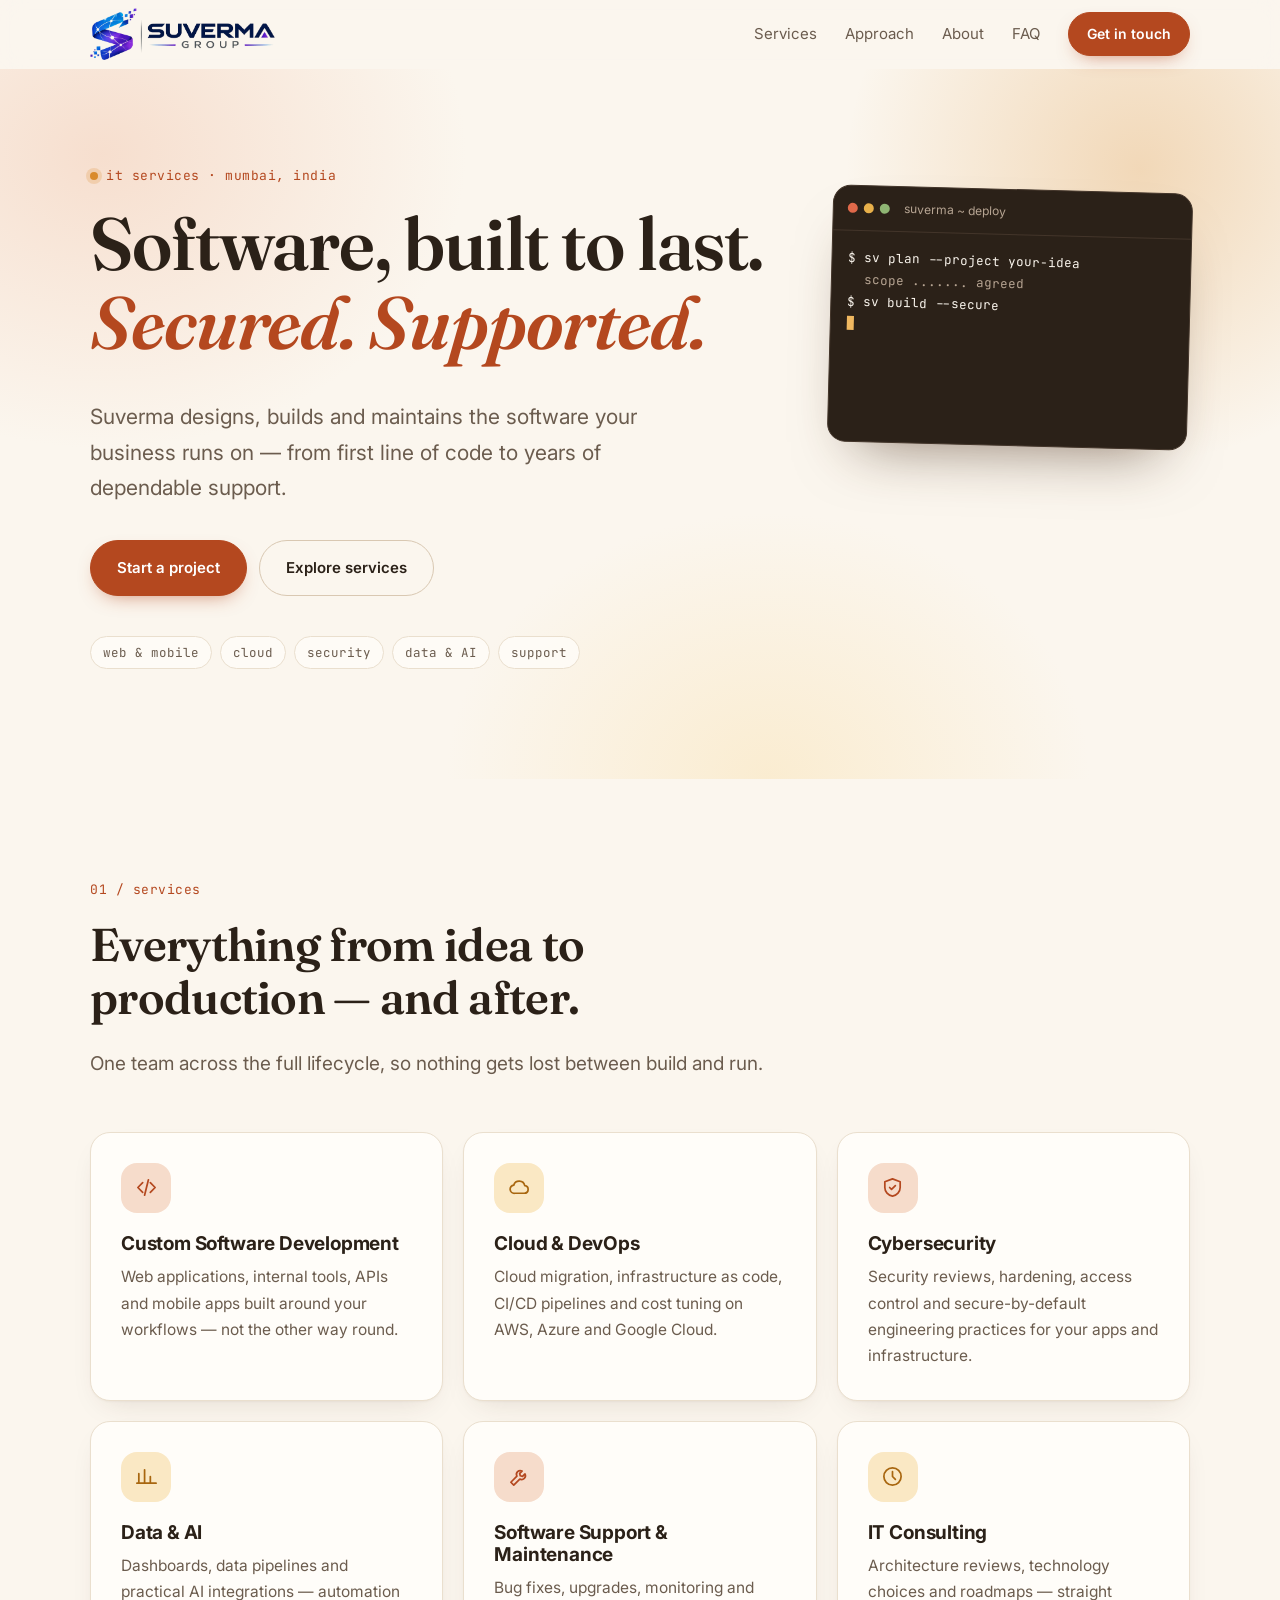
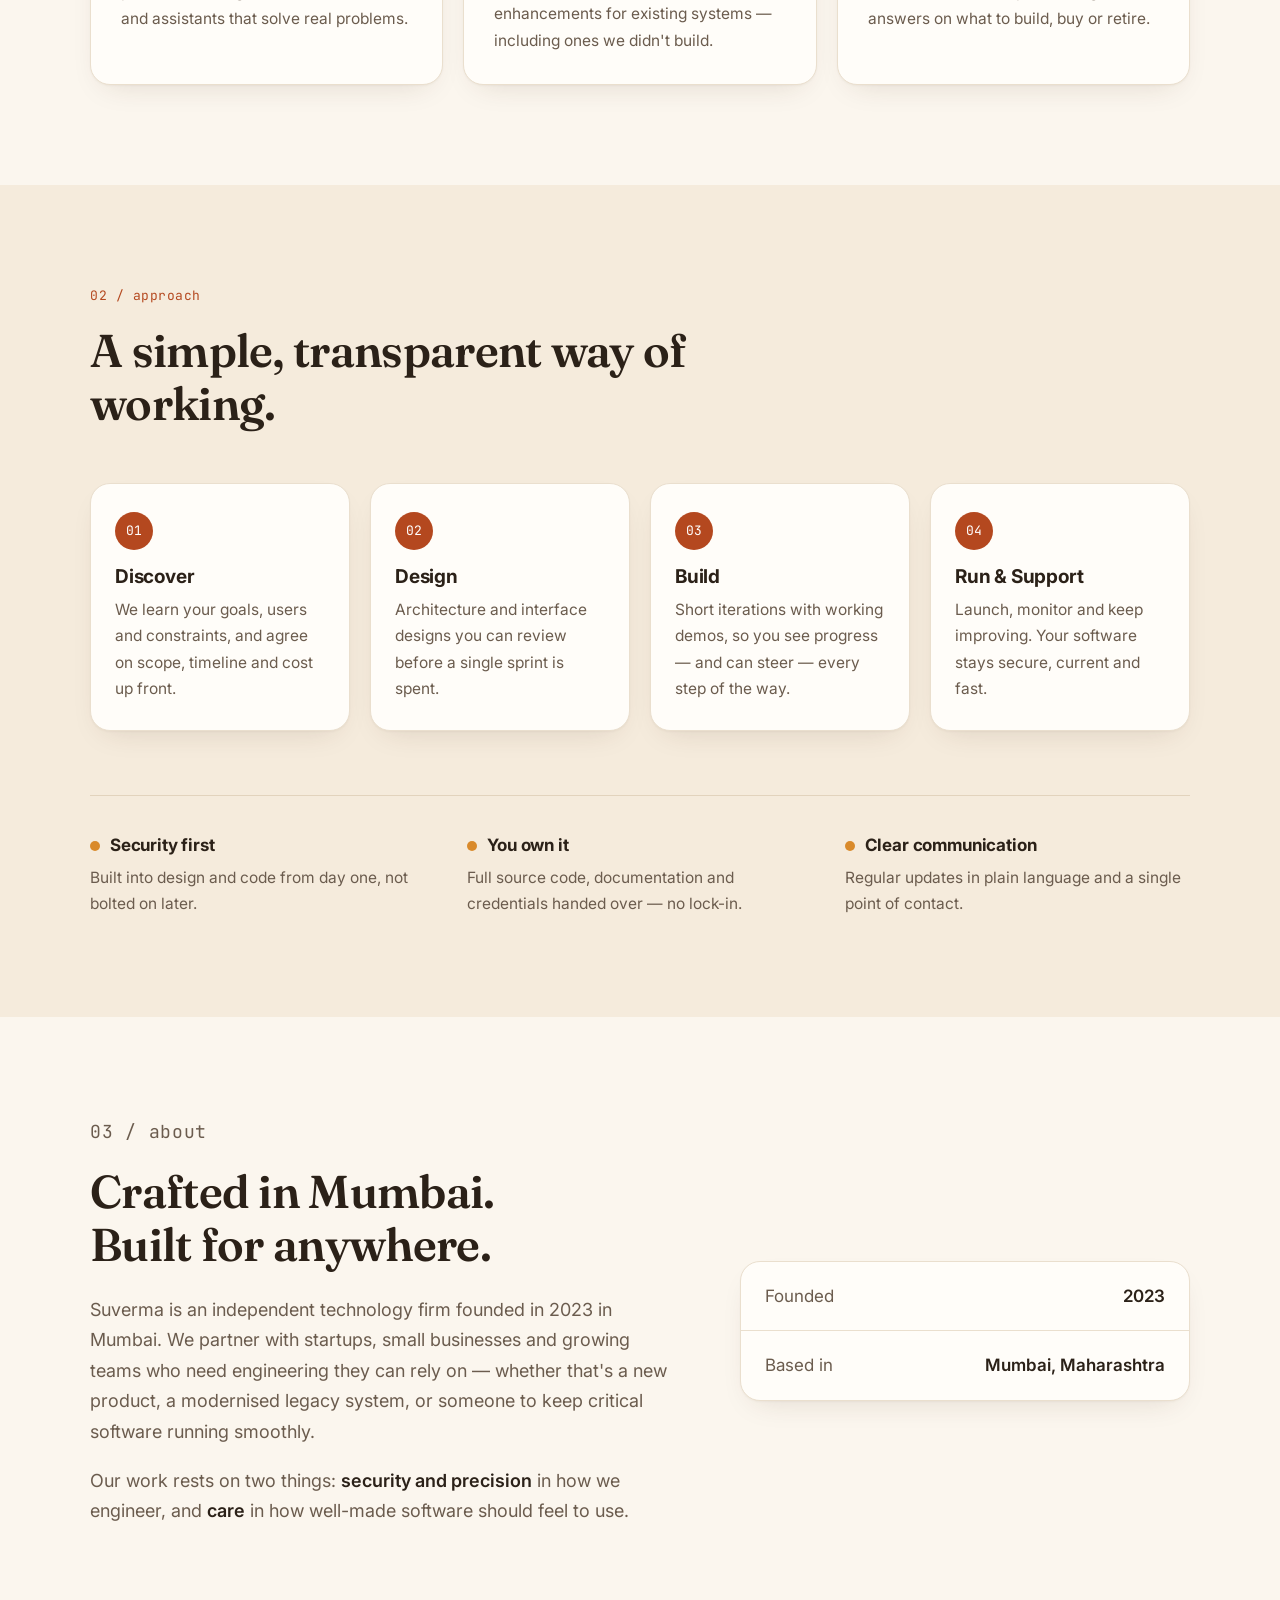
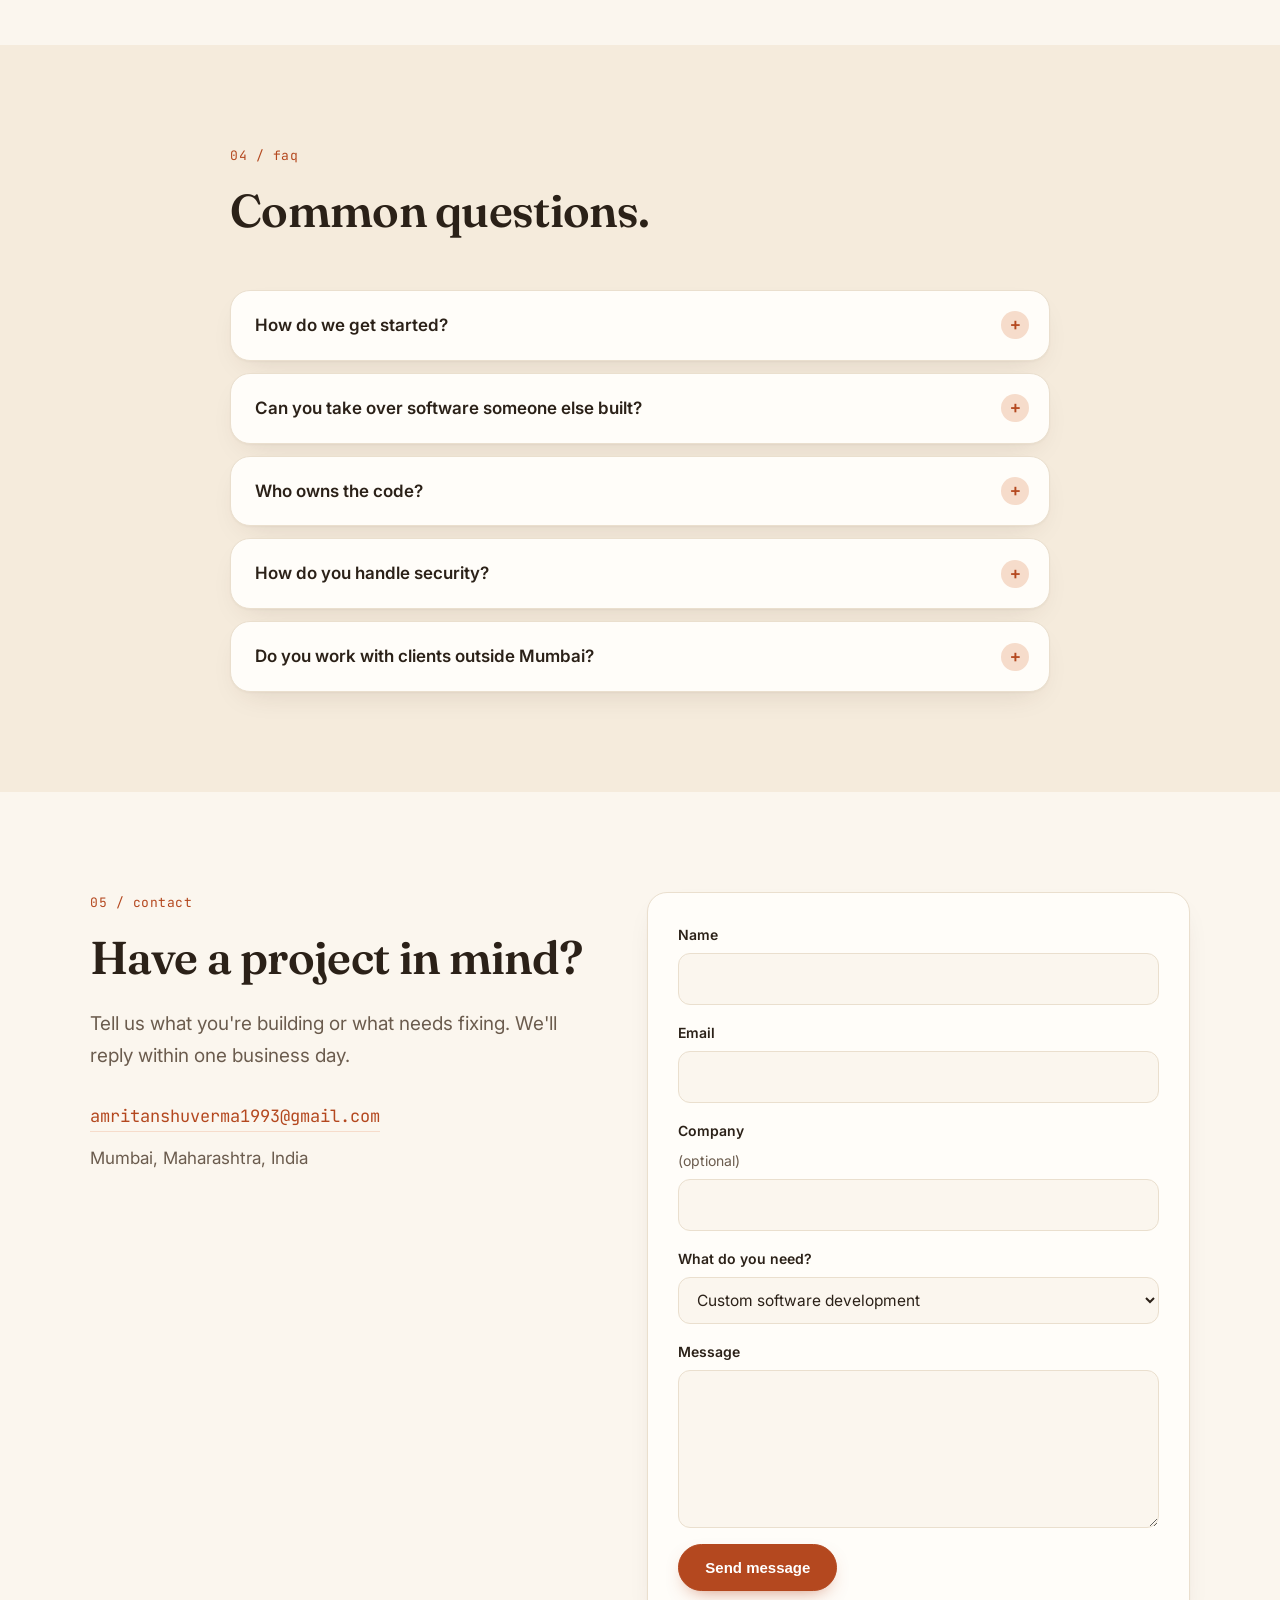
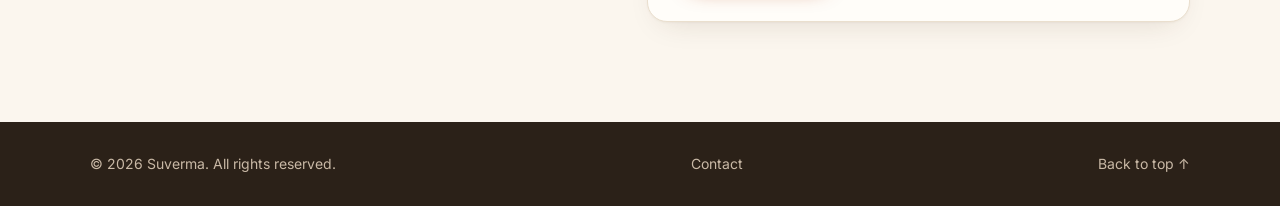
==== index.html @ 8304e093 "Add Suverma Group logo to header and favicon Co-Authored-By: Claude Fable 5.2 <noreply@anthropic.com" ====
<!doctype html>
<html lang="en">
<head>
  <meta charset="utf-8">
  <meta name="viewport" content="width=device-width, initial-scale=1">
  <title>Suverma — IT Services & Software Engineering, Mumbai</title>
  <meta name="description" content="Suverma is a Mumbai-based IT services firm: custom software development, cloud & DevOps, cybersecurity, data & AI, and ongoing software support and maintenance.">
  <meta name="theme-color" content="#fbf6ee">
  <link rel="canonical" href="https://suverma.com/">
  <link rel="icon" href="favicon.png?v=5" type="image/png">
  <link rel="apple-touch-icon" href="icon-192.png?v=5">

  <meta property="og:type" content="website">
  <meta property="og:title" content="Suverma — IT Services & Software Engineering">
  <meta property="og:description" content="Software built, secured and supported. Custom development, cloud, security, data and long-term maintenance.">
  <meta property="og:url" content="https://suverma.com/">

  <link rel="preconnect" href="https://fonts.googleapis.com">
  <link rel="preconnect" href="https://fonts.gstatic.com" crossorigin>
  <link href="https://fonts.googleapis.com/css2?family=Fraunces:ital,opsz,wght@0,9..144,600;1,9..144,600&family=Inter:wght@400;500;600;700&family=JetBrains+Mono:wght@500&display=swap" rel="stylesheet">
  <link rel="stylesheet" href="styles.css?v=5">
  <script src="head.js?v=5"></script>

  <script type="application/ld+json">
  {
    "@context": "https://schema.org",
    "@type": "ProfessionalService",
    "name": "Suverma",
    "url": "https://suverma.com/",
    "email": "amritanshuverma1993@gmail.com",
    "foundingDate": "2023-11-01",
    "address": {
      "@type": "PostalAddress",
      "addressLocality": "Mumbai",
      "addressRegion": "Maharashtra",
      "addressCountry": "IN"
    },
    "areaServed": "Worldwide",
    "description": "IT services: custom software development, cloud & DevOps, cybersecurity, data & AI, and software support and maintenance."
  }
  </script>
</head>
<body>
  <a class="skip" href="#main">Skip to content</a>

  <header class="nav" id="top">
    <div class="wrap nav-inner">
      <a href="./" class="brand" aria-label="Suverma home">
        <img class="brand-logo" src="logo.png?v=5" alt="Suverma Group" width="597" height="168">
      </a>
      <button class="menu-btn" aria-expanded="false" aria-controls="menu" aria-label="Open menu">
        <span></span><span></span>
      </button>
      <nav id="menu" class="menu" aria-label="Primary">
        <a href="#services">Services</a>
        <a href="#approach">Approach</a>
        <a href="#about">About</a>
        <a href="#faq">FAQ</a>
        <a href="#contact" class="btn btn-sm">Get in touch</a>
      </nav>
    </div>
  </header>

  <main id="main">
    <!-- HERO -->
    <section class="hero">
      <div class="grid-bg" aria-hidden="true"></div>
      <div class="wrap hero-inner">
        <p class="eyebrow mono"><span class="dot"></span> IT services · Mumbai, India</p>
        <h1>Software, built&nbsp;to&nbsp;last.<br><span class="grad">Secured. Supported.</span></h1>
        <p class="lead">Suverma designs, builds and maintains the software your business runs on — from first line of code to years of dependable support.</p>
        <div class="cta-row">
          <a href="#contact" class="btn">Start a project</a>
          <a href="#services" class="btn btn-ghost">Explore services</a>
        </div>
        <ul class="hero-tags mono" aria-label="Capabilities">
          <li>web &amp; mobile</li><li>cloud</li><li>security</li><li>data &amp; AI</li><li>support</li>
        </ul>
      </div>
      <div class="terminal" aria-hidden="true">
        <div class="term-bar"><i></i><i></i><i></i><span>suverma ~ deploy</span></div>
        <pre class="mono" id="term"></pre>
      </div>
    </section>

    <!-- SERVICES -->
    <section id="services" class="section">
      <div class="wrap">
        <div class="section-head">
          <p class="eyebrow mono">01 / services</p>
          <h2>Everything from idea to production — and after.</h2>
          <p class="sub">One team across the full lifecycle, so nothing gets lost between build and run.</p>
        </div>
        <div class="cards">
          <article class="card reveal">
            <div class="ico"><svg viewBox="0 0 24 24"><path d="M8 7l-5 5 5 5M16 7l5 5-5 5M14 4l-4 16"/></svg></div>
            <h3>Custom Software Development</h3>
            <p>Web applications, internal tools, APIs and mobile apps built around your workflows — not the other way round.</p>
          </article>
          <article class="card reveal">
            <div class="ico"><svg viewBox="0 0 24 24"><path d="M7 18h10a4 4 0 0 0 .5-7.97A6 6 0 0 0 6 9.5 4.25 4.25 0 0 0 7 18z"/></svg></div>
            <h3>Cloud &amp; DevOps</h3>
            <p>Cloud migration, infrastructure as code, CI/CD pipelines and cost tuning on AWS, Azure and Google Cloud.</p>
          </article>
          <article class="card reveal">
            <div class="ico"><svg viewBox="0 0 24 24"><path d="M12 3l8 3v6c0 4.5-3.4 8.2-8 9-4.6-.8-8-4.5-8-9V6l8-3z"/><path d="M9 12l2 2 4-4"/></svg></div>
            <h3>Cybersecurity</h3>
            <p>Security reviews, hardening, access control and secure-by-default engineering practices for your apps and infrastructure.</p>
          </article>
          <article class="card reveal">
            <div class="ico"><svg viewBox="0 0 24 24"><path d="M4 19V9M10 19V5M16 19v-7M22 19H2"/></svg></div>
            <h3>Data &amp; AI</h3>
            <p>Dashboards, data pipelines and practical AI integrations — automation and assistants that solve real problems.</p>
          </article>
          <article class="card reveal">
            <div class="ico"><svg viewBox="0 0 24 24"><path d="M14.7 6.3a4 4 0 0 0-5.4 5.4L3 18l3 3 6.3-6.3a4 4 0 0 0 5.4-5.4l-2.5 2.5-2.4-.6-.6-2.4 2.5-2.5z"/></svg></div>
            <h3>Software Support &amp; Maintenance</h3>
            <p>Bug fixes, upgrades, monitoring and enhancements for existing systems — including ones we didn't build.</p>
          </article>
          <article class="card reveal">
            <div class="ico"><svg viewBox="0 0 24 24"><circle cx="12" cy="12" r="9"/><path d="M12 7v5l3 3"/></svg></div>
            <h3>IT Consulting</h3>
            <p>Architecture reviews, technology choices and roadmaps — straight answers on what to build, buy or retire.</p>
          </article>
        </div>
      </div>
    </section>

    <!-- APPROACH -->
    <section id="approach" class="section alt">
      <div class="wrap">
        <div class="section-head">
          <p class="eyebrow mono">02 / approach</p>
          <h2>A simple, transparent way of working.</h2>
        </div>
        <ol class="steps">
          <li class="reveal">
            <span class="num mono">01</span>
            <h3>Discover</h3>
            <p>We learn your goals, users and constraints, and agree on scope, timeline and cost up front.</p>
          </li>
          <li class="reveal">
            <span class="num mono">02</span>
            <h3>Design</h3>
            <p>Architecture and interface designs you can review before a single sprint is spent.</p>
          </li>
          <li class="reveal">
            <span class="num mono">03</span>
            <h3>Build</h3>
            <p>Short iterations with working demos, so you see progress — and can steer — every step of the way.</p>
          </li>
          <li class="reveal">
            <span class="num mono">04</span>
            <h3>Run &amp; Support</h3>
            <p>Launch, monitor and keep improving. Your software stays secure, current and fast.</p>
          </li>
        </ol>

        <div class="values">
          <div class="value reveal">
            <h4>Security first</h4>
            <p>Built into design and code from day one, not bolted on later.</p>
          </div>
          <div class="value reveal">
            <h4>You own it</h4>
            <p>Full source code, documentation and credentials handed over — no lock-in.</p>
          </div>
          <div class="value reveal">
            <h4>Clear communication</h4>
            <p>Regular updates in plain language and a single point of contact.</p>
          </div>
        </div>
      </div>
    </section>

    <!-- ABOUT -->
    <section id="about" class="section">
      <div class="wrap about">
        <div>
          <p class="eyebrow mono">03 / about</p>
          <h2>Crafted in Mumbai.<br>Built for anywhere.</h2>
          <p>Suverma is an independent technology firm founded in 2023 in Mumbai. We partner with startups, small businesses and growing teams who need engineering they can rely on — whether that's a new product, a modernised legacy system, or someone to keep critical software running smoothly.</p>
          <p>Our work rests on two things: <em>security and precision</em> in how we engineer, and <em>care</em> in how well-made software should feel to use.</p>
        </div>
        <dl class="facts">
          <div><dt>Founded</dt><dd>2023</dd></div>
          <div><dt>Based in</dt><dd>Mumbai, Maharashtra</dd></div>
        </dl>
      </div>
    </section>

    <!-- FAQ -->
    <section id="faq" class="section alt">
      <div class="wrap faq-wrap">
        <div class="section-head">
          <p class="eyebrow mono">04 / faq</p>
          <h2>Common questions.</h2>
        </div>
        <div class="faq">
          <details class="reveal">
            <summary>How do we get started?</summary>
            <p>Send a message through the form below. We set up a short call to understand what you need, then share a written scope with timeline and cost before any work begins.</p>
          </details>
          <details class="reveal">
            <summary>Can you take over software someone else built?</summary>
            <p>Yes. We start with a review of the existing code and infrastructure, tell you plainly what state it is in, and then take on fixes, upgrades and ongoing maintenance.</p>
          </details>
          <details class="reveal">
            <summary>Who owns the code?</summary>
            <p>You do. Source code, documentation and account credentials are handed over to you — there is no lock-in.</p>
          </details>
          <details class="reveal">
            <summary>How do you handle security?</summary>
            <p>It is part of design and development from the first day: least-privilege access, reviewed dependencies, encrypted connections and secrets kept out of code. Security reviews of existing systems are also available on their own.</p>
          </details>
          <details class="reveal">
            <summary>Do you work with clients outside Mumbai?</summary>
            <p>Yes. We work remotely with clients anywhere, with regular updates and a single point of contact.</p>
          </details>
        </div>
      </div>
    </section>

    <!-- CONTACT -->
    <section id="contact" class="section contact">
      <div class="wrap contact-inner">
        <div>
          <p class="eyebrow mono">05 / contact</p>
          <h2>Have a project in mind?</h2>
          <p class="sub">Tell us what you're building or what needs fixing. We'll reply within one business day.</p>
          <a class="mail mono" href="mailto:amritanshuverma1993@gmail.com">amritanshuverma1993@gmail.com</a>
          <p class="muted">Mumbai, Maharashtra, India</p>
        </div>

        <form class="form" action="contact.php" method="post" novalidate>
          <div class="notice" role="status" hidden></div>
          <label>Name
            <input name="name" type="text" autocomplete="name" required maxlength="100">
          </label>
          <label>Email
            <input name="email" type="email" autocomplete="email" required maxlength="150">
          </label>
          <label>Company <span class="opt">(optional)</span>
            <input name="company" type="text" autocomplete="organization" maxlength="150">
          </label>
          <label>What do you need?
            <select name="service">
              <option>Custom software development</option>
              <option>Cloud &amp; DevOps</option>
              <option>Cybersecurity</option>
              <option>Data &amp; AI</option>
              <option>Support &amp; maintenance</option>
              <option>IT consulting</option>
              <option>Something else</option>
            </select>
          </label>
          <label>Message
            <textarea name="message" rows="5" required maxlength="5000"></textarea>
          </label>
          <!-- honeypot: bots fill this, humans never see it -->
          <label class="hp" aria-hidden="true">Website
            <input name="website" type="text" tabindex="-1" autocomplete="off">
          </label>
          <input type="hidden" name="ts" value="">
          <button class="btn" type="submit">Send message</button>
        </form>
      </div>
    </section>
  </main>

  <footer class="footer">
    <div class="wrap footer-inner">
      <span>© <span id="yr">2026</span> Suverma. All rights reserved.</span>
      <a href="mailto:amritanshuverma1993@gmail.com">Contact</a>
      <a href="#top">Back to top ↑</a>
    </div>
  </footer>

  <script src="script.js?v=5" defer></script>
</body>
</html>
---- styles.css ----
:root {
  --bg: #fbf6ee;
  --bg-2: #f5ebdc;
  --surface: #fffdf9;
  --line: #eadfce;
  --text: #2b2118;
  --muted: #6b5c4e;
  --accent: #b4481f;
  --accent-soft: #f6dccb;
  --accent-2: #d98a2b;
  --ink: #2b2118;
  --radius: 20px;
  --wrap: 1140px;
  --shadow: 0 1px 2px rgba(67, 40, 20, .04), 0 12px 32px -16px rgba(67, 40, 20, .18);
  --sans: "Inter", system-ui, -apple-system, "Segoe UI", Roboto, sans-serif;
  --serif: "Fraunces", Georgia, "Times New Roman", serif;
  --mono: "JetBrains Mono", ui-monospace, SFMono-Regular, Consolas, monospace;
}

*, *::before, *::after { box-sizing: border-box; }
html { scroll-behavior: smooth; scroll-padding-top: 76px; }
body {
  margin: 0;
  background: var(--bg);
  color: var(--text);
  font: 17px/1.7 var(--sans);
  -webkit-font-smoothing: antialiased;
  overflow-x: hidden;
}
img, svg { display: block; max-width: 100%; }
a { color: inherit; text-decoration: none; }
h1, h2, h3, h4 { line-height: 1.15; margin: 0 0 .5em; }
h1, h2 { font-family: var(--serif); font-weight: 600; letter-spacing: -0.015em; }
h3, h4 { letter-spacing: -0.01em; }
p { margin: 0 0 1em; }
.mono { font-family: var(--mono); }
.muted { color: var(--muted); }
.wrap { width: 100%; max-width: var(--wrap); margin: 0 auto; padding: 0 20px; }

.skip { position: absolute; left: -999px; top: 8px; background: var(--accent); color: #fff; padding: 8px 12px; border-radius: 8px; z-index: 100; }
.skip:focus { left: 8px; }
:focus-visible { outline: 2px solid var(--accent); outline-offset: 3px; border-radius: 6px; }

/* Buttons */
.btn {
  display: inline-flex; align-items: center; justify-content: center; gap: 8px;
  padding: 14px 26px; border-radius: 999px; border: 1.5px solid var(--accent);
  background: var(--accent); color: #fff; font-weight: 600; cursor: pointer; font-size: 15px;
  box-shadow: 0 8px 20px -10px rgba(180, 72, 31, .7);
  transition: transform .15s ease, box-shadow .2s ease, background .2s ease;
}
.btn:hover { transform: translateY(-2px); background: #9d3d18; border-color: #9d3d18; box-shadow: 0 12px 26px -10px rgba(180, 72, 31, .75); }
.btn-ghost { background: transparent; color: var(--text); border-color: #d9c8b2; box-shadow: none; }
.btn-ghost:hover { background: var(--surface); border-color: var(--accent); color: var(--accent); box-shadow: none; }
.btn-sm { padding: 9px 18px; font-size: 14px; }

/* Nav */
.nav {
  position: sticky; top: 0; z-index: 50;
  background: rgba(251, 246, 238, .82);
  backdrop-filter: blur(12px); -webkit-backdrop-filter: blur(12px);
  border-bottom: 1px solid transparent;
  transition: border-color .2s;
}
.nav.scrolled { border-bottom-color: var(--line); }
.nav-inner { display: flex; align-items: center; justify-content: space-between; height: 68px; }
.brand { display: flex; align-items: center; gap: 10px; font-family: var(--serif); font-size: 22px; font-weight: 600; }
.brand b { color: var(--accent); font-weight: 600; }
.brand-logo { height: 52px; width: auto; }
.menu { display: flex; align-items: center; gap: 28px; font-size: 15px; }
.menu a:not(.btn) { color: var(--muted); transition: color .15s; }
.menu a:not(.btn):hover { color: var(--accent); }
.menu-btn { display: none; background: none; border: 0; width: 40px; height: 40px; cursor: pointer; position: relative; }
.menu-btn span { position: absolute; left: 9px; right: 9px; height: 2px; background: var(--text); transition: transform .2s; }
.menu-btn span:first-child { top: 15px; }
.menu-btn span:last-child { top: 23px; }
.menu-btn[aria-expanded="true"] span:first-child { transform: translateY(4px) rotate(45deg); }
.menu-btn[aria-expanded="true"] span:last-child { transform: translateY(-4px) rotate(-45deg); }

/* Hero */
.hero { position: relative; padding: 96px 0 110px; overflow: hidden; }
/* soft warm glows instead of a grid */
.grid-bg {
  position: absolute; inset: 0; pointer-events: none;
  background:
    radial-gradient(520px 420px at 8% 12%, rgba(246, 220, 203, .9), transparent 70%),
    radial-gradient(460px 380px at 60% 100%, rgba(250, 232, 196, .7), transparent 70%);
}
.hero::after {
  content: ""; position: absolute; width: 640px; height: 640px; right: -180px; top: -220px;
  background: radial-gradient(circle, rgba(217, 138, 43, .28), transparent 65%);
  pointer-events: none;
}
.hero-inner { position: relative; z-index: 1; max-width: 700px; margin-left: max(20px, calc((100vw - var(--wrap)) / 2 + 20px)); padding: 0; }
.eyebrow { color: var(--accent); font-size: 13px; letter-spacing: .04em; text-transform: lowercase; margin-bottom: 18px; display: flex; align-items: center; gap: 8px; }
.dot { width: 8px; height: 8px; border-radius: 50%; background: var(--accent-2); box-shadow: 0 0 0 4px rgba(217, 138, 43, .22); animation: pulse 2.4s infinite; }
@keyframes pulse { 50% { box-shadow: 0 0 0 8px rgba(217, 138, 43, 0); } }
h1 { font-size: clamp(42px, 6.2vw, 74px); line-height: 1.06; }
.grad { color: var(--accent); font-style: italic; }
.lead { font-size: clamp(18px, 2vw, 21px); color: var(--muted); max-width: 580px; margin: 22px 0 34px; }
.cta-row { display: flex; flex-wrap: wrap; gap: 12px; }
.hero-tags { display: flex; flex-wrap: wrap; gap: 8px; list-style: none; padding: 0; margin: 40px 0 0; font-size: 12.5px; }
.hero-tags li { border: 1px solid var(--line); color: var(--muted); padding: 5px 12px; border-radius: 999px; background: rgba(255, 253, 249, .8); }

/* Terminal: a warm dark card for contrast */
.terminal {
  position: absolute; z-index: 1; right: max(20px, calc((100vw - var(--wrap)) / 2 + 20px)); top: 120px;
  width: 360px; background: #2b2118; border: 1px solid #43352a; border-radius: 18px;
  box-shadow: 0 30px 60px -30px rgba(67, 40, 20, .6);
  transform: rotate(1.5deg);
}
.term-bar { display: flex; align-items: center; gap: 6px; padding: 12px 14px; border-bottom: 1px solid #43352a; font-size: 12px; color: #b7a593; }
.term-bar i { width: 10px; height: 10px; border-radius: 50%; }
.term-bar i:first-child { background: #e0694a; } .term-bar i:nth-child(2) { background: #e8b04a; } .term-bar i:nth-child(3) { background: #8fb573; }
.term-bar span { margin-left: 8px; }
.terminal pre { margin: 0; padding: 16px; font-size: 12.5px; line-height: 1.75; min-height: 210px; color: #b7a593; white-space: pre-wrap; }
.terminal .ok { color: #a8cf8a; } .terminal .cmd { color: #fbf6ee; } .terminal .ac { color: #f0b860; }
.cursor { display: inline-block; width: 7px; height: 14px; background: #f0b860; vertical-align: -2px; animation: blink 1s steps(1) infinite; }
@keyframes blink { 50% { opacity: 0; } }

/* Sections */
.section { padding: 100px 0; }
.section.alt { background: var(--bg-2); }
.section-head { max-width: 680px; margin-bottom: 52px; }
h2 { font-size: clamp(32px, 4vw, 46px); }
.sub { color: var(--muted); font-size: 19px; }

.cards { display: grid; grid-template-columns: repeat(3, 1fr); gap: 20px; }
.card {
  background: var(--surface); border: 1px solid var(--line); border-radius: var(--radius);
  padding: 30px; box-shadow: var(--shadow); transition: border-color .2s, transform .2s, box-shadow .2s;
}
.card:hover { border-color: #e2b99f; transform: translateY(-4px); box-shadow: 0 1px 2px rgba(67, 40, 20, .04), 0 22px 40px -18px rgba(67, 40, 20, .28); }
.card h3 { font-size: 19px; margin-top: 20px; }
.card p { color: var(--muted); margin: 0; font-size: 15.5px; }
.ico { width: 50px; height: 50px; border-radius: 16px; display: grid; place-items: center; background: var(--accent-soft); }
.ico svg { width: 23px; height: 23px; fill: none; stroke: var(--accent); stroke-width: 1.8; stroke-linecap: round; stroke-linejoin: round; }
.card:nth-child(even) .ico { background: #fae8c4; }
.card:nth-child(even) .ico svg { stroke: #a8660f; }

.steps { list-style: none; padding: 0; margin: 0 0 64px; display: grid; grid-template-columns: repeat(4, 1fr); gap: 20px; }
.steps li { position: relative; padding: 28px 24px; border-radius: var(--radius); border: 1px solid var(--line); background: var(--surface); box-shadow: var(--shadow); }
.steps .num { display: inline-grid; place-items: center; width: 38px; height: 38px; border-radius: 50%; background: var(--accent); color: #fff; font-size: 13px; margin-bottom: 16px; }
.steps h3 { font-size: 19px; }
.steps p { color: var(--muted); font-size: 15.5px; margin: 0; }

.values { display: grid; grid-template-columns: repeat(3, 1fr); gap: 32px; border-top: 1px solid #e2d3bd; padding-top: 40px; }
.value h4 { font-size: 17px; display: flex; align-items: center; gap: 10px; }
.value h4::before { content: ""; width: 10px; height: 10px; border-radius: 50%; background: var(--accent-2); }
.value p { color: var(--muted); margin: 0; font-size: 15.5px; }

.about { display: grid; grid-template-columns: 1.3fr 1fr; gap: 64px; align-items: center; }
.about p { color: var(--muted); font-size: 18px; }
.about em { color: var(--text); font-style: normal; font-weight: 600; }
.facts { margin: 0; border: 1px solid var(--line); border-radius: var(--radius); background: var(--surface); overflow: hidden; box-shadow: var(--shadow); }
.facts div { display: flex; justify-content: space-between; gap: 16px; padding: 20px 24px; border-bottom: 1px solid var(--line); }
.facts div:last-child { border-bottom: 0; }
.facts dt { color: var(--muted); }
.facts dd { margin: 0; font-weight: 600; text-align: right; }

.contact { background: var(--bg); }
.contact-inner { display: grid; grid-template-columns: 1fr 1.1fr; gap: 64px; }
.mail { display: inline-block; font-size: 17px; color: var(--accent); border-bottom: 1.5px solid var(--accent-soft); margin: 10px 0 12px; word-break: break-all; transition: border-color .15s; }
.mail:hover { border-bottom-color: var(--accent); }
.form { display: grid; gap: 16px; background: var(--surface); border: 1px solid var(--line); border-radius: var(--radius); padding: 30px; box-shadow: var(--shadow); }
.form label { display: grid; gap: 6px; font-size: 14px; font-weight: 600; }
.opt { color: var(--muted); font-weight: 400; }
.form input, .form select, .form textarea {
  font: inherit; font-size: 15.5px; font-weight: 400; color: var(--text); background: var(--bg); border: 1.5px solid var(--line);
  border-radius: 12px; padding: 12px 14px; width: 100%; transition: border-color .15s, box-shadow .15s, background .15s;
}
.form textarea { resize: vertical; }
.form input:focus, .form select:focus, .form textarea:focus { outline: none; border-color: var(--accent); background: #fff; box-shadow: 0 0 0 4px rgba(180, 72, 31, .12); }
.form .invalid { border-color: #c0392b; }
.form .btn { justify-self: start; }
.hp { position: absolute !important; left: -10000px; width: 1px; height: 1px; overflow: hidden; }
.notice { padding: 12px 14px; border-radius: 12px; font-size: 14.5px; }
.notice.ok { background: #e9f3df; border: 1px solid #b9d6a0; color: #2f5a1a; }
.notice.err { background: #fbe6e1; border: 1px solid #ecb5a8; color: #8f2a17; }

.footer { background: var(--ink); padding: 30px 0; font-size: 14px; color: #c9b9a6; }
.footer-inner { display: flex; flex-wrap: wrap; gap: 12px 24px; justify-content: space-between; align-items: center; }
.footer a:hover { color: #fff; }

/* Reveal on scroll */
.js .reveal { opacity: 0; transform: translateY(16px); transition: opacity .6s ease, transform .6s ease; }
.js .reveal.in { opacity: 1; transform: none; }

/* FAQ */
.faq-wrap { max-width: 860px; }
.faq { display: grid; gap: 12px; }
.faq details { background: var(--surface); border: 1px solid var(--line); border-radius: var(--radius); box-shadow: var(--shadow); }
.faq details[open] { border-color: #e2b99f; }
.faq summary { cursor: pointer; list-style: none; padding: 20px 60px 20px 24px; font-weight: 600; font-size: 17px; position: relative; }
.faq summary::-webkit-details-marker { display: none; }
.faq summary::after {
  content: "+"; position: absolute; right: 20px; top: 50%; transform: translateY(-50%);
  width: 28px; height: 28px; border-radius: 50%; display: grid; place-items: center;
  background: var(--accent-soft); color: var(--accent); font: 500 18px/1 var(--mono);
}
.faq details[open] summary::after { content: "–"; background: var(--accent); color: #fff; }
.faq details p { color: var(--muted); margin: 0; padding: 0 24px 22px; }

/* 404 */
.notfound { position: relative; min-height: 100vh; display: grid; align-items: center; overflow: hidden; }
.notfound-inner { position: relative; z-index: 1; }

/* Responsive */
@media (max-width: 1100px) {
  .terminal { display: none; }
}
@media (max-width: 960px) {
  .cards { grid-template-columns: repeat(2, 1fr); }
  .steps { grid-template-columns: repeat(2, 1fr); }
  .about, .contact-inner { grid-template-columns: 1fr; gap: 40px; }
}
@media (max-width: 720px) {
  body { font-size: 16px; }
  .wrap { padding: 0 16px; }
  .hero-inner { margin-left: 16px; margin-right: 16px; }
  .menu-btn { display: block; }
  .brand-logo { height: 40px; }
  .menu {
    position: absolute; top: 68px; left: 0; right: 0; flex-direction: column; align-items: stretch; gap: 0;
    background: var(--bg); border-bottom: 1px solid var(--line); padding: 8px 16px 20px;
    display: none;
  }
  .menu.open { display: flex; }
  .menu a:not(.btn) { padding: 14px 0; border-bottom: 1px solid var(--line); }
  .menu .btn { margin-top: 16px; }
  .hero { padding: 64px 0 80px; }
  .section { padding: 72px 0; }
  .cards, .steps, .values { grid-template-columns: 1fr; }
  .values { gap: 24px; }
  .form { padding: 22px; }
  .form .btn { justify-self: stretch; }
}

@media (prefers-reduced-motion: reduce) {
  *, *::before, *::after { animation: none !important; transition: none !important; scroll-behavior: auto !important; }
  .js .reveal { opacity: 1; transform: none; }
}
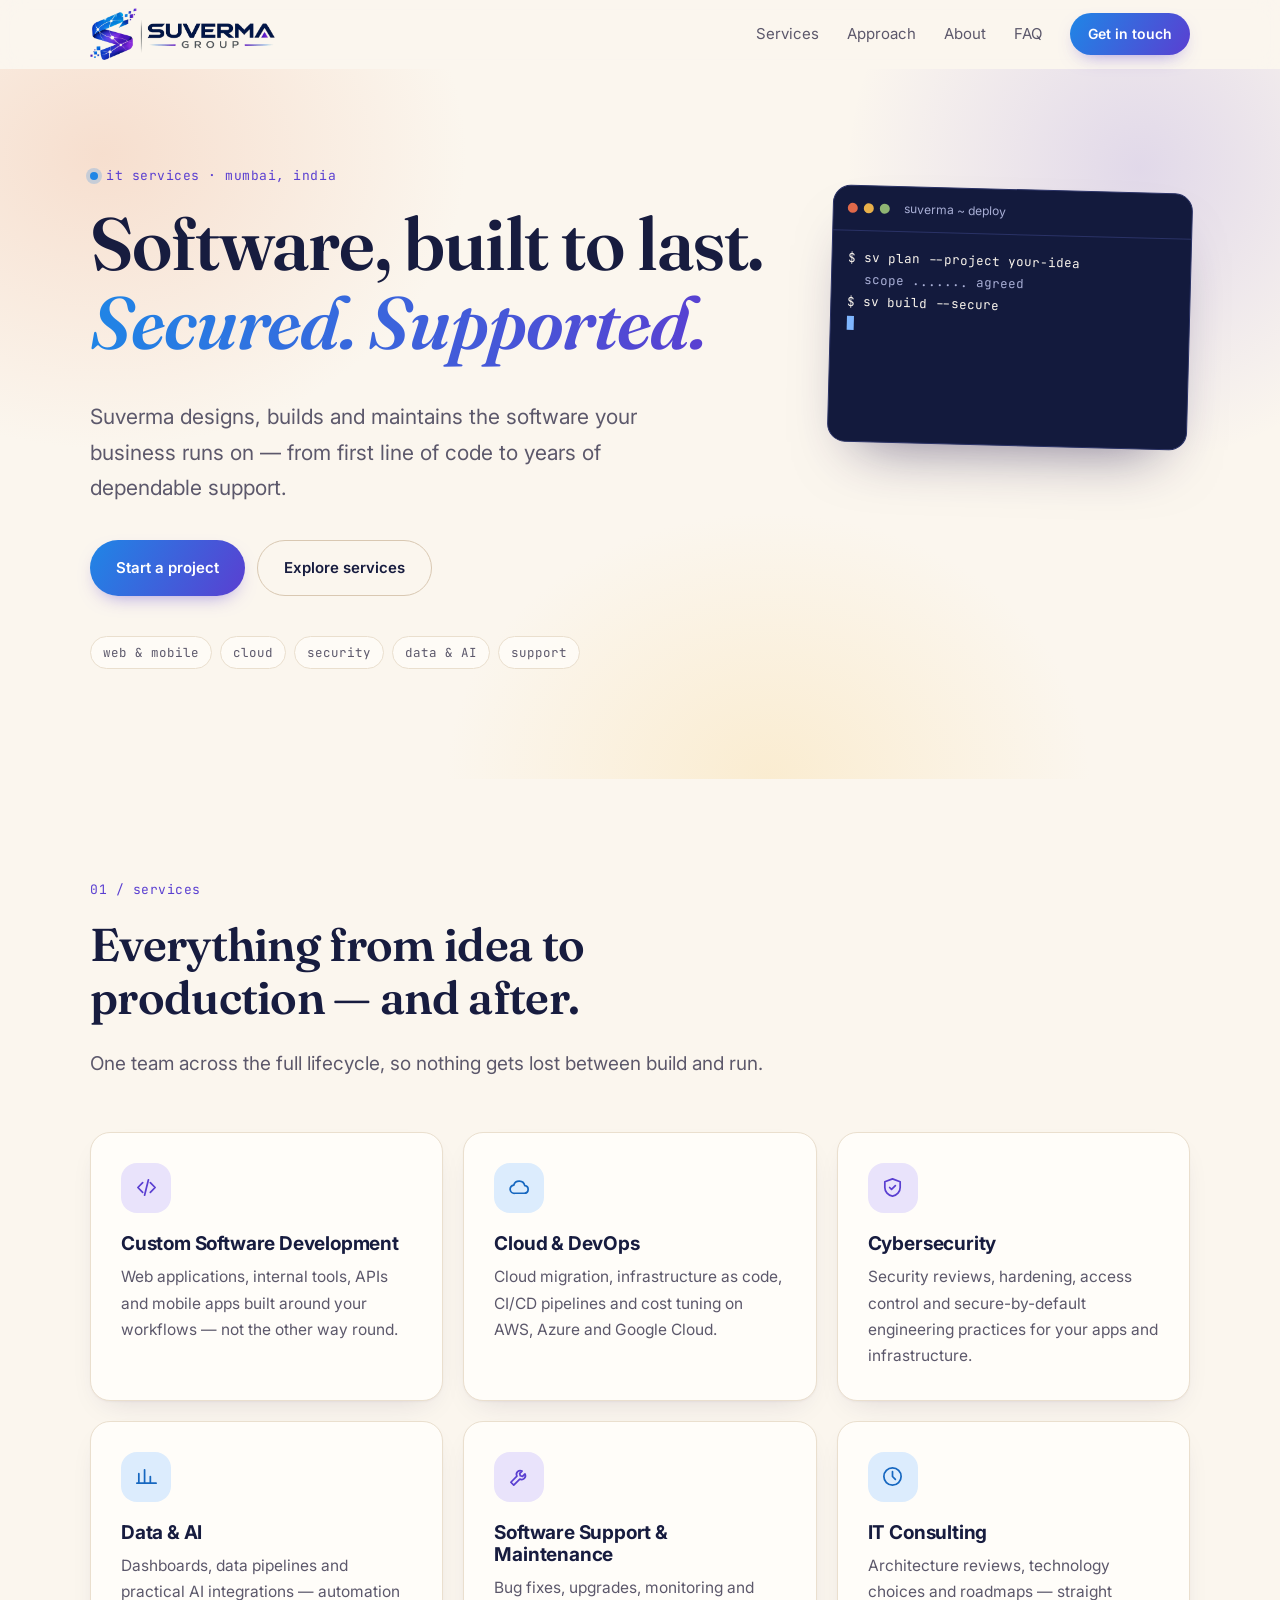
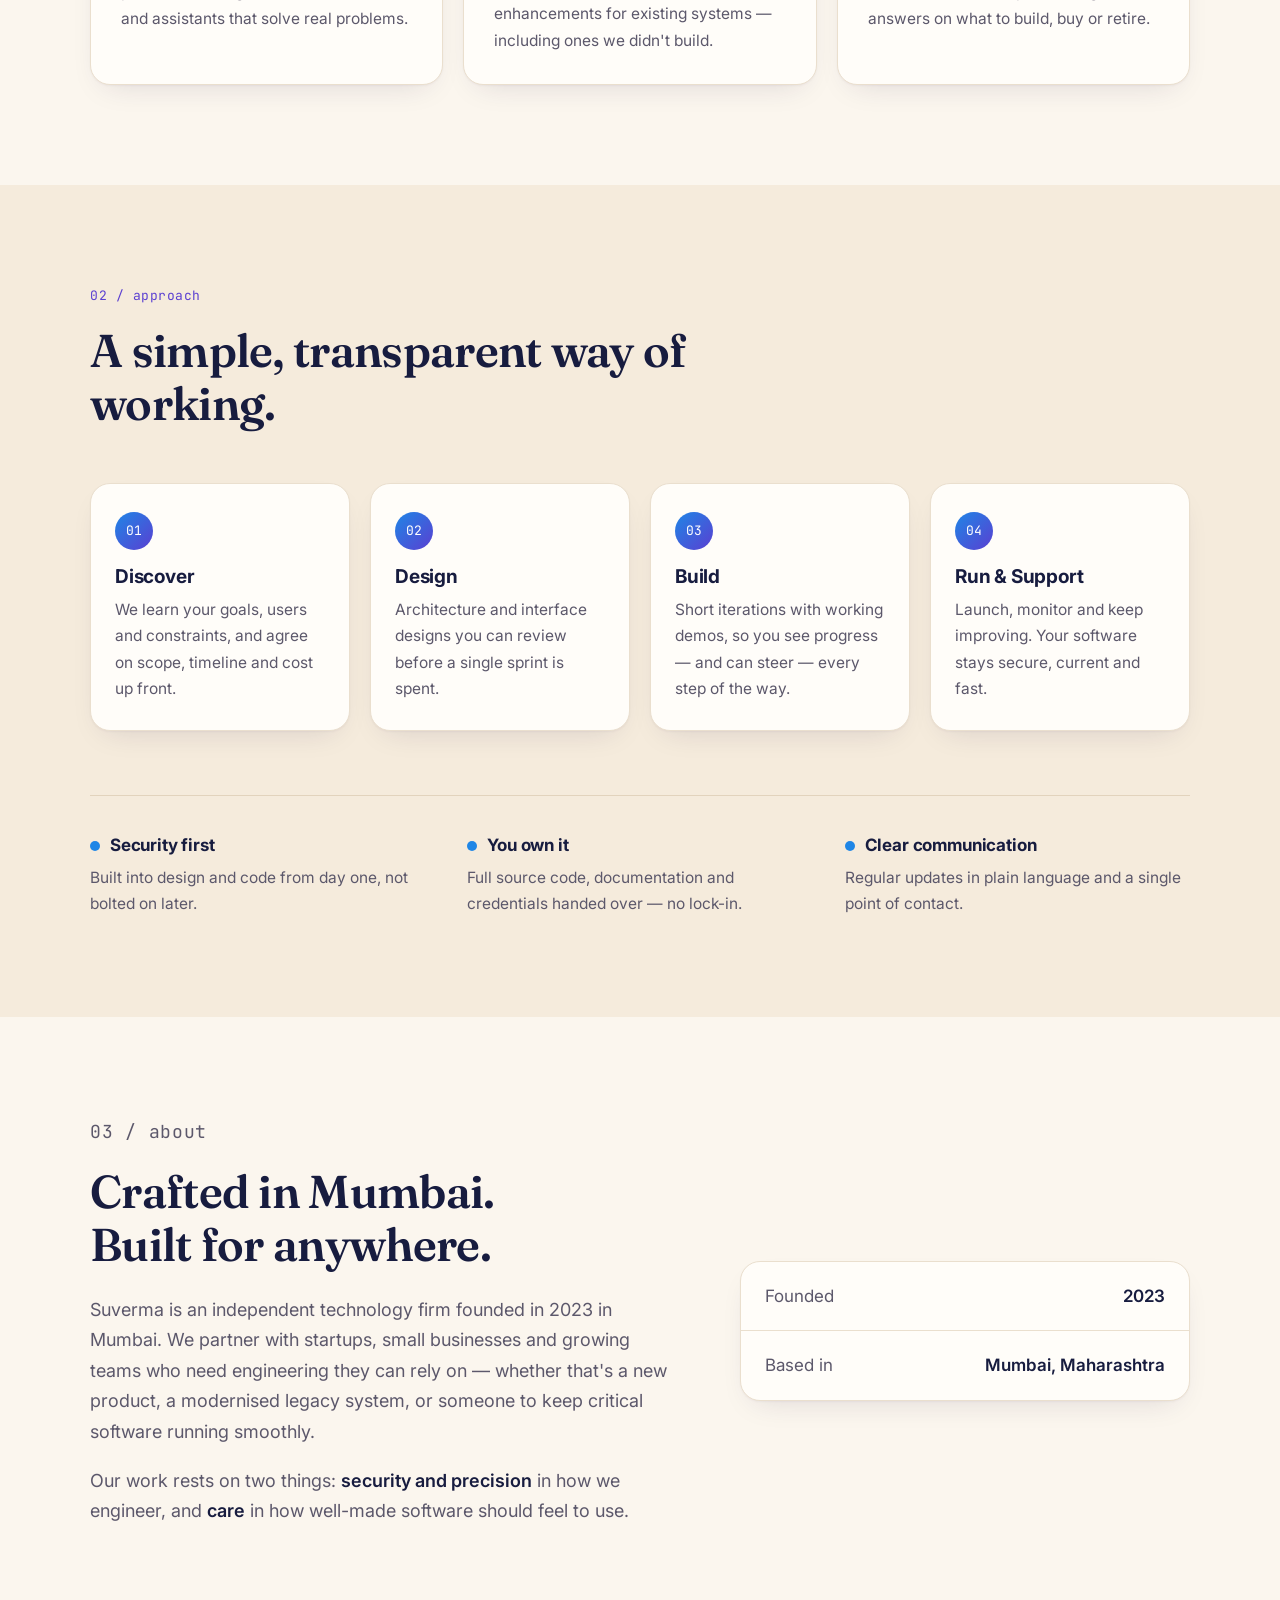
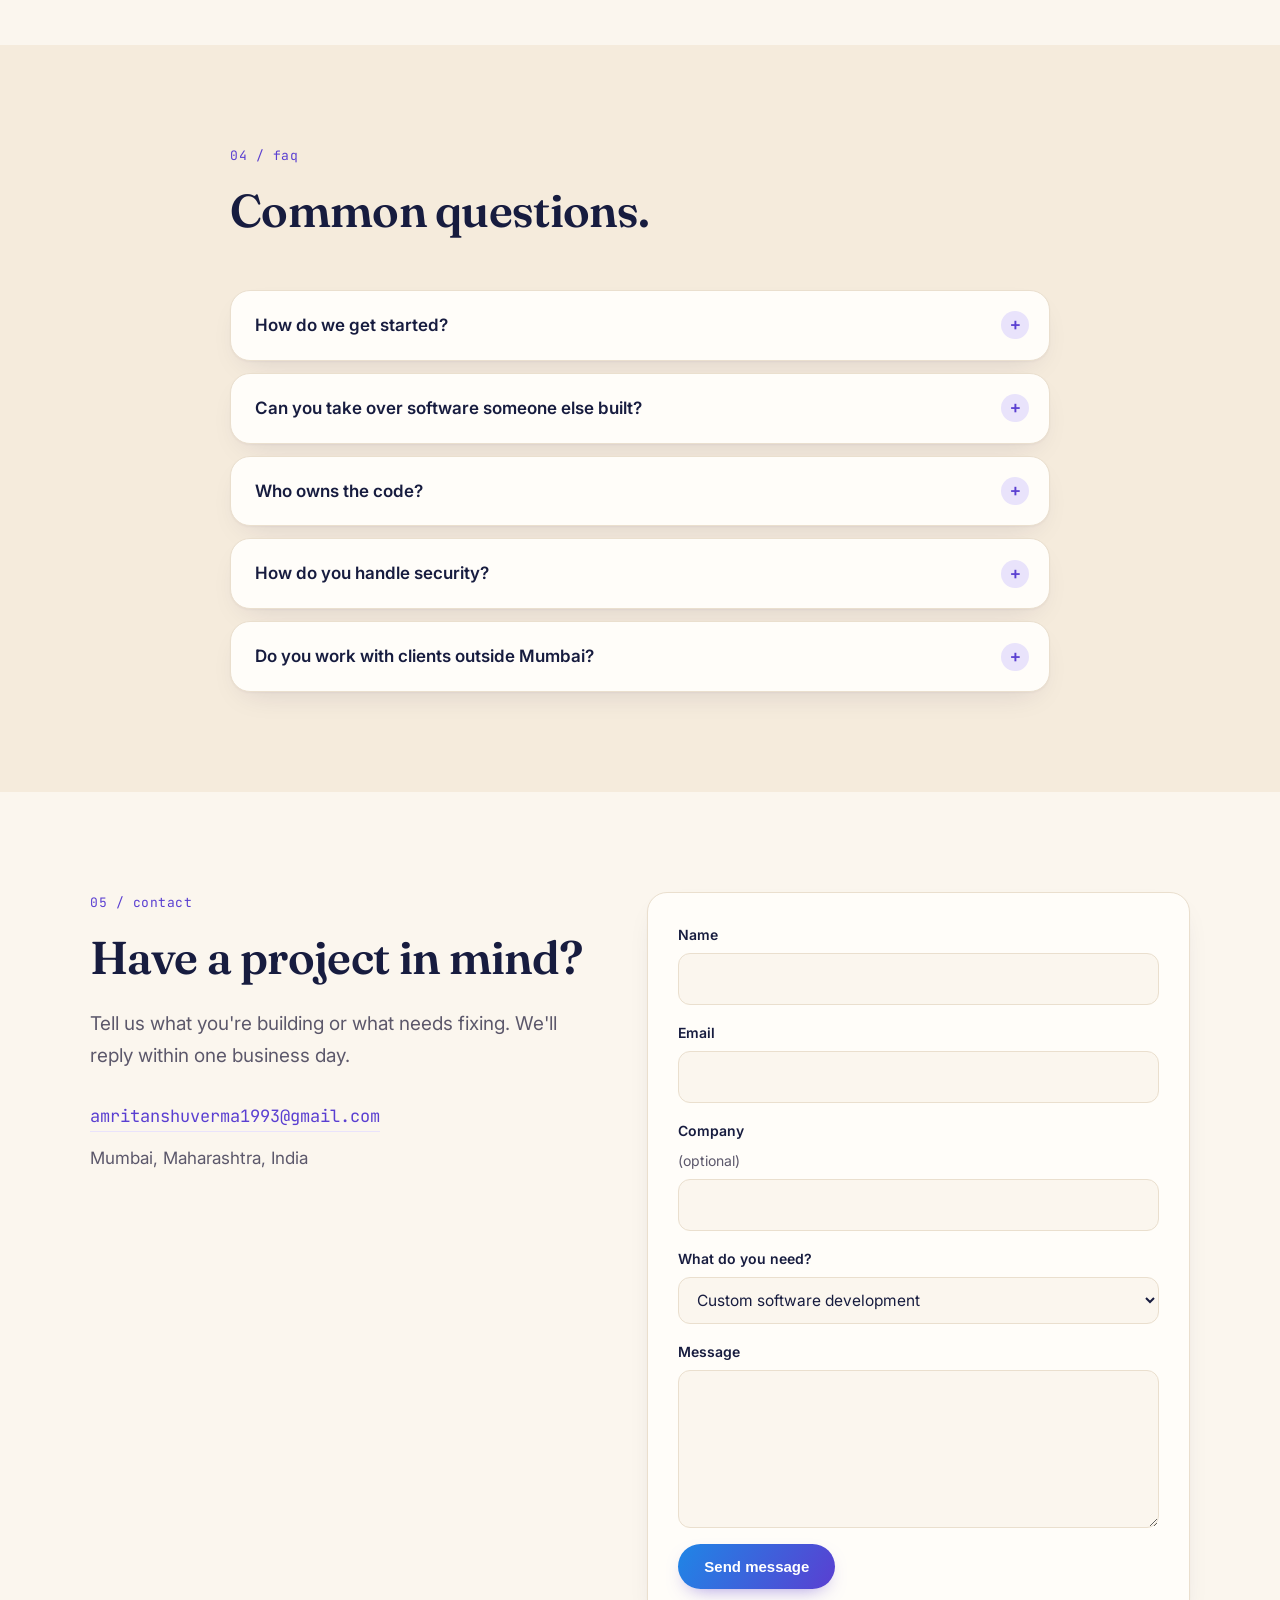
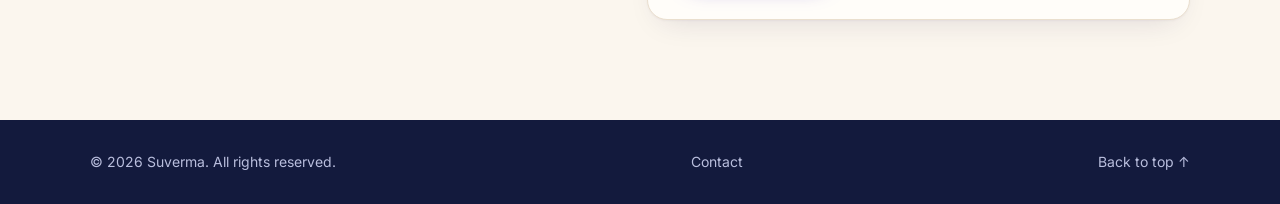
==== commit 38bab659: "Recolor accents to logo blue, purple and navy on warm cream base Co-Authored-By: Claude Fable 5.2 <n" ====
--- a/index.html
+++ b/index.html
@@ -7,8 +7,8 @@
   <meta name="description" content="Suverma is a Mumbai-based IT services firm: custom software development, cloud & DevOps, cybersecurity, data & AI, and ongoing software support and maintenance.">
   <meta name="theme-color" content="#fbf6ee">
   <link rel="canonical" href="https://suverma.com/">
-  <link rel="icon" href="favicon.png?v=5" type="image/png">
-  <link rel="apple-touch-icon" href="icon-192.png?v=5">
+  <link rel="icon" href="favicon.png?v=6" type="image/png">
+  <link rel="apple-touch-icon" href="icon-192.png?v=6">
 
   <meta property="og:type" content="website">
   <meta property="og:title" content="Suverma — IT Services & Software Engineering">
@@ -18,8 +18,8 @@
   <link rel="preconnect" href="https://fonts.googleapis.com">
   <link rel="preconnect" href="https://fonts.gstatic.com" crossorigin>
   <link href="https://fonts.googleapis.com/css2?family=Fraunces:ital,opsz,wght@0,9..144,600;1,9..144,600&family=Inter:wght@400;500;600;700&family=JetBrains+Mono:wght@500&display=swap" rel="stylesheet">
-  <link rel="stylesheet" href="styles.css?v=5">
-  <script src="head.js?v=5"></script>
+  <link rel="stylesheet" href="styles.css?v=6">
+  <script src="head.js?v=6"></script>
 
   <script type="application/ld+json">
   {
@@ -46,7 +46,7 @@
   <header class="nav" id="top">
     <div class="wrap nav-inner">
       <a href="./" class="brand" aria-label="Suverma home">
-        <img class="brand-logo" src="logo.png?v=5" alt="Suverma Group" width="597" height="168">
+        <img class="brand-logo" src="logo.png?v=6" alt="Suverma Group" width="597" height="168">
       </a>
       <button class="menu-btn" aria-expanded="false" aria-controls="menu" aria-label="Open menu">
         <span></span><span></span>
@@ -276,6 +276,6 @@
     </div>
   </footer>
 
-  <script src="script.js?v=5" defer></script>
+  <script src="script.js?v=6" defer></script>
 </body>
 </html>
--- a/styles.css
+++ b/styles.css
@@ -3,15 +3,15 @@
   --bg-2: #f5ebdc;
   --surface: #fffdf9;
   --line: #eadfce;
-  --text: #2b2118;
-  --muted: #6b5c4e;
-  --accent: #b4481f;
-  --accent-soft: #f6dccb;
-  --accent-2: #d98a2b;
-  --ink: #2b2118;
+  --text: #171c3f;
+  --muted: #5c586b;
+  --accent: #5a3fd1;
+  --accent-soft: #e9e3fb;
+  --accent-2: #1f86e6;
+  --ink: #131a3d;
   --radius: 20px;
   --wrap: 1140px;
-  --shadow: 0 1px 2px rgba(67, 40, 20, .04), 0 12px 32px -16px rgba(67, 40, 20, .18);
+  --shadow: 0 1px 2px rgba(40, 30, 80, .04), 0 12px 32px -16px rgba(40, 30, 80, .18);
   --sans: "Inter", system-ui, -apple-system, "Segoe UI", Roboto, sans-serif;
   --serif: "Fraunces", Georgia, "Times New Roman", serif;
   --mono: "JetBrains Mono", ui-monospace, SFMono-Regular, Consolas, monospace;
@@ -44,14 +44,14 @@
 /* Buttons */
 .btn {
   display: inline-flex; align-items: center; justify-content: center; gap: 8px;
-  padding: 14px 26px; border-radius: 999px; border: 1.5px solid var(--accent);
-  background: var(--accent); color: #fff; font-weight: 600; cursor: pointer; font-size: 15px;
-  box-shadow: 0 8px 20px -10px rgba(180, 72, 31, .7);
+  padding: 14px 26px; border-radius: 999px; border: 0;
+  background: linear-gradient(120deg, var(--accent-2), var(--accent)); color: #fff; font-weight: 600; cursor: pointer; font-size: 15px;
+  box-shadow: 0 8px 20px -10px rgba(90, 63, 209, .65);
   transition: transform .15s ease, box-shadow .2s ease, background .2s ease;
 }
-.btn:hover { transform: translateY(-2px); background: #9d3d18; border-color: #9d3d18; box-shadow: 0 12px 26px -10px rgba(180, 72, 31, .75); }
-.btn-ghost { background: transparent; color: var(--text); border-color: #d9c8b2; box-shadow: none; }
-.btn-ghost:hover { background: var(--surface); border-color: var(--accent); color: var(--accent); box-shadow: none; }
+.btn:hover { transform: translateY(-2px); filter: brightness(1.08); box-shadow: 0 12px 26px -10px rgba(90, 63, 209, .7); }
+.btn-ghost { background: transparent; color: var(--text); border: 1.5px solid #d9c8b2; box-shadow: none; }
+.btn-ghost:hover { background: var(--surface); border-color: var(--accent); color: var(--accent); box-shadow: none; filter: none; }
 .btn-sm { padding: 9px 18px; font-size: 14px; }
 
 /* Nav */
@@ -88,15 +88,15 @@
 }
 .hero::after {
   content: ""; position: absolute; width: 640px; height: 640px; right: -180px; top: -220px;
-  background: radial-gradient(circle, rgba(217, 138, 43, .28), transparent 65%);
+  background: radial-gradient(circle, rgba(90, 63, 209, .16), transparent 65%);
   pointer-events: none;
 }
 .hero-inner { position: relative; z-index: 1; max-width: 700px; margin-left: max(20px, calc((100vw - var(--wrap)) / 2 + 20px)); padding: 0; }
 .eyebrow { color: var(--accent); font-size: 13px; letter-spacing: .04em; text-transform: lowercase; margin-bottom: 18px; display: flex; align-items: center; gap: 8px; }
-.dot { width: 8px; height: 8px; border-radius: 50%; background: var(--accent-2); box-shadow: 0 0 0 4px rgba(217, 138, 43, .22); animation: pulse 2.4s infinite; }
-@keyframes pulse { 50% { box-shadow: 0 0 0 8px rgba(217, 138, 43, 0); } }
+.dot { width: 8px; height: 8px; border-radius: 50%; background: var(--accent-2); box-shadow: 0 0 0 4px rgba(31, 134, 230, .22); animation: pulse 2.4s infinite; }
+@keyframes pulse { 50% { box-shadow: 0 0 0 8px rgba(31, 134, 230, 0); } }
 h1 { font-size: clamp(42px, 6.2vw, 74px); line-height: 1.06; }
-.grad { color: var(--accent); font-style: italic; }
+.grad { font-style: italic; background: linear-gradient(100deg, var(--accent-2), var(--accent)); -webkit-background-clip: text; background-clip: text; color: transparent; padding-right: .08em; }
 .lead { font-size: clamp(18px, 2vw, 21px); color: var(--muted); max-width: 580px; margin: 22px 0 34px; }
 .cta-row { display: flex; flex-wrap: wrap; gap: 12px; }
 .hero-tags { display: flex; flex-wrap: wrap; gap: 8px; list-style: none; padding: 0; margin: 40px 0 0; font-size: 12.5px; }
@@ -105,17 +105,17 @@
 /* Terminal: a warm dark card for contrast */
 .terminal {
   position: absolute; z-index: 1; right: max(20px, calc((100vw - var(--wrap)) / 2 + 20px)); top: 120px;
-  width: 360px; background: #2b2118; border: 1px solid #43352a; border-radius: 18px;
-  box-shadow: 0 30px 60px -30px rgba(67, 40, 20, .6);
+  width: 360px; background: #131a3d; border: 1px solid #2a3266; border-radius: 18px;
+  box-shadow: 0 30px 60px -30px rgba(40, 30, 80, .6);
   transform: rotate(1.5deg);
 }
-.term-bar { display: flex; align-items: center; gap: 6px; padding: 12px 14px; border-bottom: 1px solid #43352a; font-size: 12px; color: #b7a593; }
+.term-bar { display: flex; align-items: center; gap: 6px; padding: 12px 14px; border-bottom: 1px solid #2a3266; font-size: 12px; color: #a9afd6; }
 .term-bar i { width: 10px; height: 10px; border-radius: 50%; }
 .term-bar i:first-child { background: #e0694a; } .term-bar i:nth-child(2) { background: #e8b04a; } .term-bar i:nth-child(3) { background: #8fb573; }
 .term-bar span { margin-left: 8px; }
-.terminal pre { margin: 0; padding: 16px; font-size: 12.5px; line-height: 1.75; min-height: 210px; color: #b7a593; white-space: pre-wrap; }
-.terminal .ok { color: #a8cf8a; } .terminal .cmd { color: #fbf6ee; } .terminal .ac { color: #f0b860; }
-.cursor { display: inline-block; width: 7px; height: 14px; background: #f0b860; vertical-align: -2px; animation: blink 1s steps(1) infinite; }
+.terminal pre { margin: 0; padding: 16px; font-size: 12.5px; line-height: 1.75; min-height: 210px; color: #a9afd6; white-space: pre-wrap; }
+.terminal .ok { color: #a8cf8a; } .terminal .cmd { color: #fbf6ee; } .terminal .ac { color: #b9a5ff; }
+.cursor { display: inline-block; width: 7px; height: 14px; background: #7fb6ff; vertical-align: -2px; animation: blink 1s steps(1) infinite; }
 @keyframes blink { 50% { opacity: 0; } }
 
 /* Sections */
@@ -130,17 +130,17 @@
   background: var(--surface); border: 1px solid var(--line); border-radius: var(--radius);
   padding: 30px; box-shadow: var(--shadow); transition: border-color .2s, transform .2s, box-shadow .2s;
 }
-.card:hover { border-color: #e2b99f; transform: translateY(-4px); box-shadow: 0 1px 2px rgba(67, 40, 20, .04), 0 22px 40px -18px rgba(67, 40, 20, .28); }
+.card:hover { border-color: #c9bdf3; transform: translateY(-4px); box-shadow: 0 1px 2px rgba(40, 30, 80, .04), 0 22px 40px -18px rgba(40, 30, 80, .28); }
 .card h3 { font-size: 19px; margin-top: 20px; }
 .card p { color: var(--muted); margin: 0; font-size: 15.5px; }
 .ico { width: 50px; height: 50px; border-radius: 16px; display: grid; place-items: center; background: var(--accent-soft); }
 .ico svg { width: 23px; height: 23px; fill: none; stroke: var(--accent); stroke-width: 1.8; stroke-linecap: round; stroke-linejoin: round; }
-.card:nth-child(even) .ico { background: #fae8c4; }
-.card:nth-child(even) .ico svg { stroke: #a8660f; }
+.card:nth-child(even) .ico { background: #dcecfd; }
+.card:nth-child(even) .ico svg { stroke: #1667c0; }
 
 .steps { list-style: none; padding: 0; margin: 0 0 64px; display: grid; grid-template-columns: repeat(4, 1fr); gap: 20px; }
 .steps li { position: relative; padding: 28px 24px; border-radius: var(--radius); border: 1px solid var(--line); background: var(--surface); box-shadow: var(--shadow); }
-.steps .num { display: inline-grid; place-items: center; width: 38px; height: 38px; border-radius: 50%; background: var(--accent); color: #fff; font-size: 13px; margin-bottom: 16px; }
+.steps .num { display: inline-grid; place-items: center; width: 38px; height: 38px; border-radius: 50%; background: linear-gradient(135deg, var(--accent-2), var(--accent)); color: #fff; font-size: 13px; margin-bottom: 16px; }
 .steps h3 { font-size: 19px; }
 .steps p { color: var(--muted); font-size: 15.5px; margin: 0; }
 
@@ -170,7 +170,7 @@
   border-radius: 12px; padding: 12px 14px; width: 100%; transition: border-color .15s, box-shadow .15s, background .15s;
 }
 .form textarea { resize: vertical; }
-.form input:focus, .form select:focus, .form textarea:focus { outline: none; border-color: var(--accent); background: #fff; box-shadow: 0 0 0 4px rgba(180, 72, 31, .12); }
+.form input:focus, .form select:focus, .form textarea:focus { outline: none; border-color: var(--accent); background: #fff; box-shadow: 0 0 0 4px rgba(90, 63, 209, .14); }
 .form .invalid { border-color: #c0392b; }
 .form .btn { justify-self: start; }
 .hp { position: absolute !important; left: -10000px; width: 1px; height: 1px; overflow: hidden; }
@@ -178,7 +178,7 @@
 .notice.ok { background: #e9f3df; border: 1px solid #b9d6a0; color: #2f5a1a; }
 .notice.err { background: #fbe6e1; border: 1px solid #ecb5a8; color: #8f2a17; }
 
-.footer { background: var(--ink); padding: 30px 0; font-size: 14px; color: #c9b9a6; }
+.footer { background: var(--ink); padding: 30px 0; font-size: 14px; color: #b9bedd; }
 .footer-inner { display: flex; flex-wrap: wrap; gap: 12px 24px; justify-content: space-between; align-items: center; }
 .footer a:hover { color: #fff; }
 
@@ -190,7 +190,7 @@
 .faq-wrap { max-width: 860px; }
 .faq { display: grid; gap: 12px; }
 .faq details { background: var(--surface); border: 1px solid var(--line); border-radius: var(--radius); box-shadow: var(--shadow); }
-.faq details[open] { border-color: #e2b99f; }
+.faq details[open] { border-color: #c9bdf3; }
 .faq summary { cursor: pointer; list-style: none; padding: 20px 60px 20px 24px; font-weight: 600; font-size: 17px; position: relative; }
 .faq summary::-webkit-details-marker { display: none; }
 .faq summary::after {
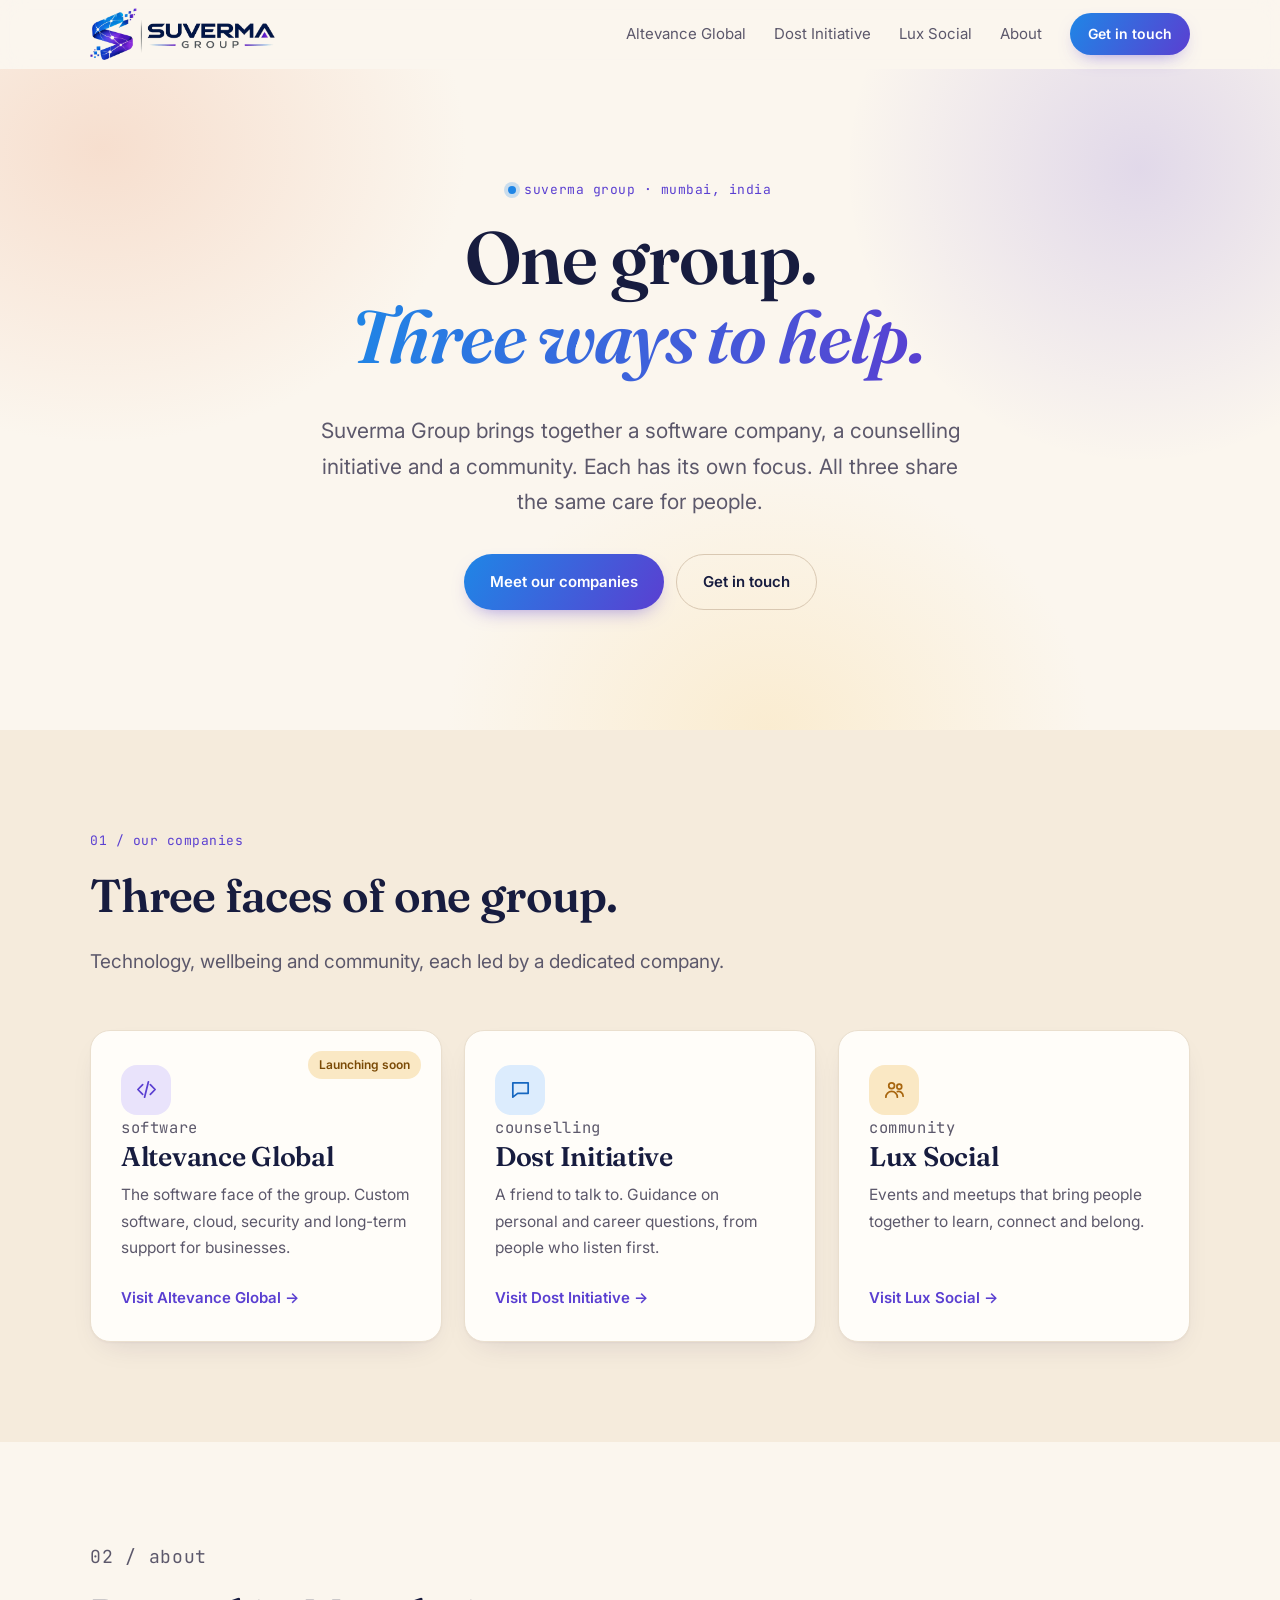
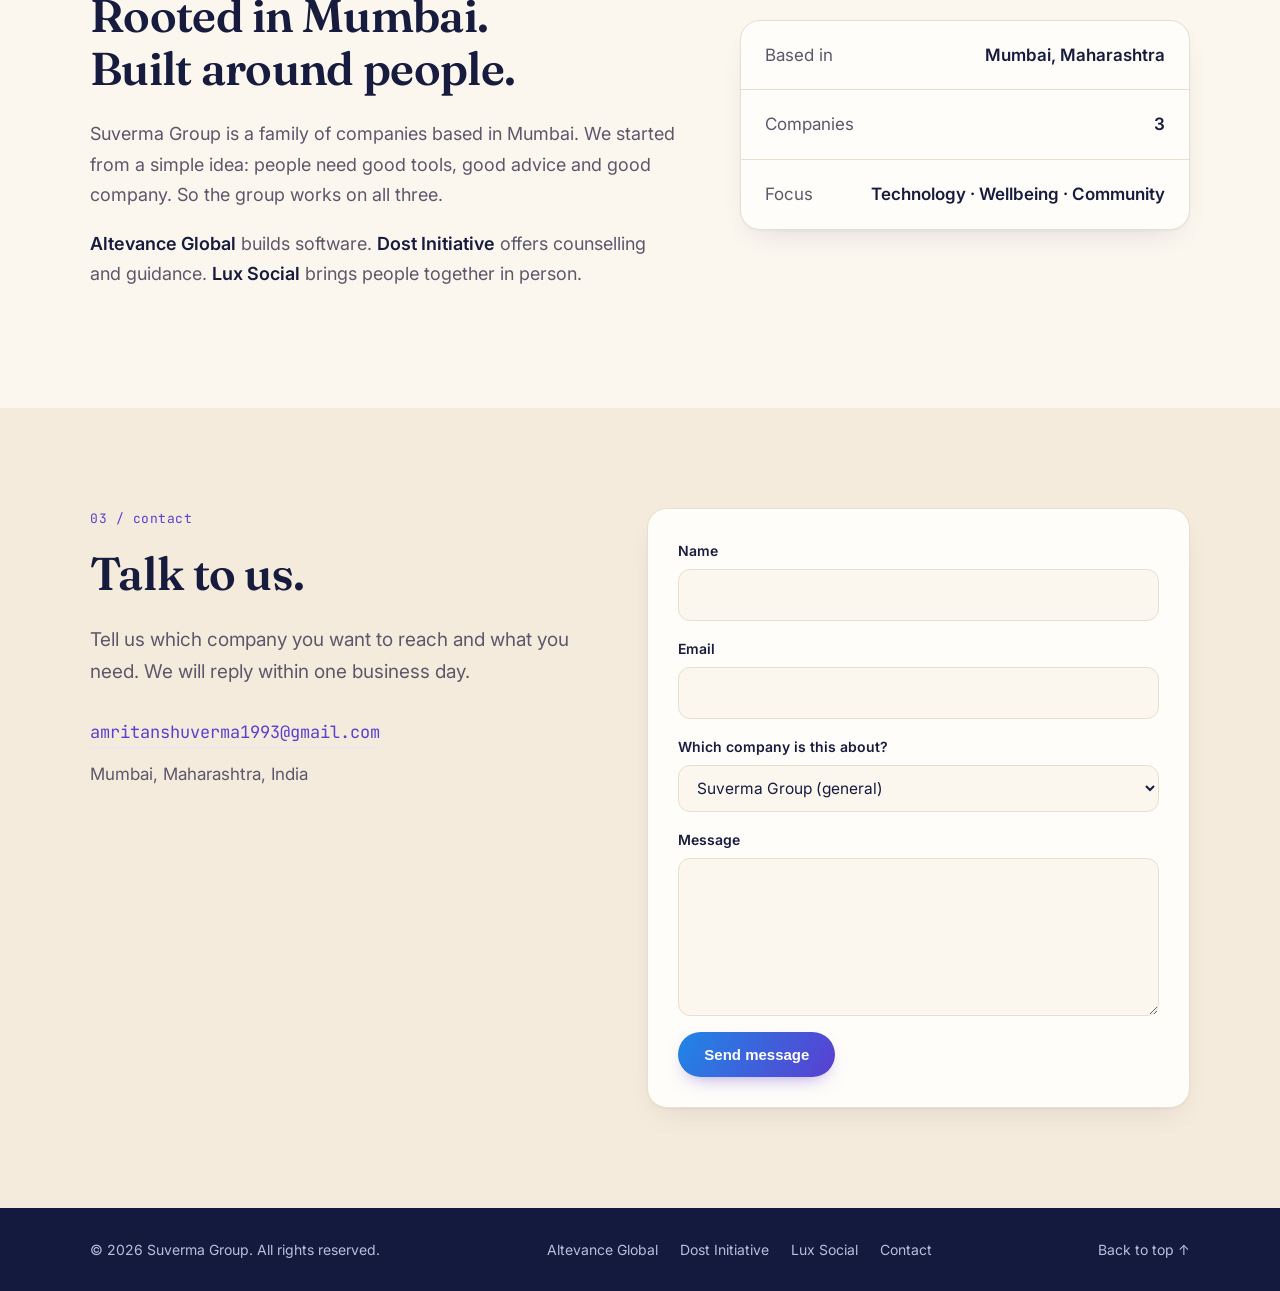
==== commit fae7f7ae: "Restructure as Suverma Group with three company pages Home page now presents the group and links to " ====
--- a/index.html
+++ b/index.html
@@ -3,40 +3,35 @@
 <head>
   <meta charset="utf-8">
   <meta name="viewport" content="width=device-width, initial-scale=1">
-  <title>Suverma — IT Services & Software Engineering, Mumbai</title>
-  <meta name="description" content="Suverma is a Mumbai-based IT services firm: custom software development, cloud & DevOps, cybersecurity, data & AI, and ongoing software support and maintenance.">
+  <title>Suverma Group — Software, Counselling and Community</title>
+  <meta name="description" content="Suverma Group is a Mumbai-based group of companies: Altevance Global for software, Dost Initiative for counselling and Lux Social for community.">
   <meta name="theme-color" content="#fbf6ee">
   <link rel="canonical" href="https://suverma.com/">
-  <link rel="icon" href="favicon.png?v=6" type="image/png">
-  <link rel="apple-touch-icon" href="icon-192.png?v=6">
+  <link rel="icon" href="favicon.png?v=7" type="image/png">
+  <link rel="apple-touch-icon" href="icon-192.png?v=7">
 
   <meta property="og:type" content="website">
-  <meta property="og:title" content="Suverma — IT Services & Software Engineering">
-  <meta property="og:description" content="Software built, secured and supported. Custom development, cloud, security, data and long-term maintenance.">
+  <meta property="og:title" content="Suverma Group — Software, Counselling and Community">
+  <meta property="og:description" content="Suverma Group is a Mumbai-based group of companies: Altevance Global for software, Dost Initiative for counselling and Lux Social for community.">
   <meta property="og:url" content="https://suverma.com/">
 
   <link rel="preconnect" href="https://fonts.googleapis.com">
   <link rel="preconnect" href="https://fonts.gstatic.com" crossorigin>
   <link href="https://fonts.googleapis.com/css2?family=Fraunces:ital,opsz,wght@0,9..144,600;1,9..144,600&family=Inter:wght@400;500;600;700&family=JetBrains+Mono:wght@500&display=swap" rel="stylesheet">
-  <link rel="stylesheet" href="styles.css?v=6">
-  <script src="head.js?v=6"></script>
-
+  <link rel="stylesheet" href="styles.css?v=7">
+  <script src="head.js?v=7"></script>
   <script type="application/ld+json">
   {
     "@context": "https://schema.org",
-    "@type": "ProfessionalService",
-    "name": "Suverma",
+    "@type": "Organization",
+    "name": "Suverma Group",
     "url": "https://suverma.com/",
-    "email": "amritanshuverma1993@gmail.com",
-    "foundingDate": "2023-11-01",
-    "address": {
-      "@type": "PostalAddress",
-      "addressLocality": "Mumbai",
-      "addressRegion": "Maharashtra",
-      "addressCountry": "IN"
-    },
-    "areaServed": "Worldwide",
-    "description": "IT services: custom software development, cloud & DevOps, cybersecurity, data & AI, and software support and maintenance."
+    "address": { "@type": "PostalAddress", "addressLocality": "Mumbai", "addressRegion": "Maharashtra", "addressCountry": "IN" },
+    "subOrganization": [
+      { "@type": "Organization", "name": "Altevance Global", "url": "https://suverma.com/altevance.html" },
+      { "@type": "Organization", "name": "Dost Initiative", "url": "https://suverma.com/dost.html" },
+      { "@type": "Organization", "name": "Lux Social", "url": "https://suverma.com/lux.html" }
+    ]
   }
   </script>
 </head>
@@ -45,189 +40,92 @@
 
   <header class="nav" id="top">
     <div class="wrap nav-inner">
-      <a href="./" class="brand" aria-label="Suverma home">
-        <img class="brand-logo" src="logo.png?v=6" alt="Suverma Group" width="597" height="168">
+      <a href="./" class="brand" aria-label="Suverma Group home">
+        <img class="brand-logo" src="logo.png?v=7" alt="Suverma Group" width="597" height="168">
       </a>
       <button class="menu-btn" aria-expanded="false" aria-controls="menu" aria-label="Open menu">
         <span></span><span></span>
       </button>
       <nav id="menu" class="menu" aria-label="Primary">
-        <a href="#services">Services</a>
-        <a href="#approach">Approach</a>
-        <a href="#about">About</a>
-        <a href="#faq">FAQ</a>
-        <a href="#contact" class="btn btn-sm">Get in touch</a>
+        <a href="altevance.html">Altevance Global</a>
+        <a href="dost.html">Dost Initiative</a>
+        <a href="lux.html">Lux Social</a>
+        <a href="./#about">About</a>
+        <a href="./#contact" class="btn btn-sm">Get in touch</a>
       </nav>
     </div>
   </header>
 
   <main id="main">
-    <!-- HERO -->
-    <section class="hero">
+    <section class="hero hero-center">
       <div class="grid-bg" aria-hidden="true"></div>
-      <div class="wrap hero-inner">
-        <p class="eyebrow mono"><span class="dot"></span> IT services · Mumbai, India</p>
-        <h1>Software, built&nbsp;to&nbsp;last.<br><span class="grad">Secured. Supported.</span></h1>
-        <p class="lead">Suverma designs, builds and maintains the software your business runs on — from first line of code to years of dependable support.</p>
+      <div class="wrap hero-copy">
+        <p class="eyebrow mono"><span class="dot"></span> suverma group · mumbai, india</p>
+        <h1>One group.<br><span class="grad">Three ways to help.</span></h1>
+        <p class="lead">Suverma Group brings together a software company, a counselling initiative and a community. Each has its own focus. All three share the same care for people.</p>
         <div class="cta-row">
-          <a href="#contact" class="btn">Start a project</a>
-          <a href="#services" class="btn btn-ghost">Explore services</a>
-        </div>
-        <ul class="hero-tags mono" aria-label="Capabilities">
-          <li>web &amp; mobile</li><li>cloud</li><li>security</li><li>data &amp; AI</li><li>support</li>
-        </ul>
-      </div>
-      <div class="terminal" aria-hidden="true">
-        <div class="term-bar"><i></i><i></i><i></i><span>suverma ~ deploy</span></div>
-        <pre class="mono" id="term"></pre>
-      </div>
-    </section>
-
-    <!-- SERVICES -->
-    <section id="services" class="section">
-      <div class="wrap">
-        <div class="section-head">
-          <p class="eyebrow mono">01 / services</p>
-          <h2>Everything from idea to production — and after.</h2>
-          <p class="sub">One team across the full lifecycle, so nothing gets lost between build and run.</p>
-        </div>
-        <div class="cards">
-          <article class="card reveal">
-            <div class="ico"><svg viewBox="0 0 24 24"><path d="M8 7l-5 5 5 5M16 7l5 5-5 5M14 4l-4 16"/></svg></div>
-            <h3>Custom Software Development</h3>
-            <p>Web applications, internal tools, APIs and mobile apps built around your workflows — not the other way round.</p>
-          </article>
-          <article class="card reveal">
-            <div class="ico"><svg viewBox="0 0 24 24"><path d="M7 18h10a4 4 0 0 0 .5-7.97A6 6 0 0 0 6 9.5 4.25 4.25 0 0 0 7 18z"/></svg></div>
-            <h3>Cloud &amp; DevOps</h3>
-            <p>Cloud migration, infrastructure as code, CI/CD pipelines and cost tuning on AWS, Azure and Google Cloud.</p>
-          </article>
-          <article class="card reveal">
-            <div class="ico"><svg viewBox="0 0 24 24"><path d="M12 3l8 3v6c0 4.5-3.4 8.2-8 9-4.6-.8-8-4.5-8-9V6l8-3z"/><path d="M9 12l2 2 4-4"/></svg></div>
-            <h3>Cybersecurity</h3>
-            <p>Security reviews, hardening, access control and secure-by-default engineering practices for your apps and infrastructure.</p>
-          </article>
-          <article class="card reveal">
-            <div class="ico"><svg viewBox="0 0 24 24"><path d="M4 19V9M10 19V5M16 19v-7M22 19H2"/></svg></div>
-            <h3>Data &amp; AI</h3>
-            <p>Dashboards, data pipelines and practical AI integrations — automation and assistants that solve real problems.</p>
-          </article>
-          <article class="card reveal">
-            <div class="ico"><svg viewBox="0 0 24 24"><path d="M14.7 6.3a4 4 0 0 0-5.4 5.4L3 18l3 3 6.3-6.3a4 4 0 0 0 5.4-5.4l-2.5 2.5-2.4-.6-.6-2.4 2.5-2.5z"/></svg></div>
-            <h3>Software Support &amp; Maintenance</h3>
-            <p>Bug fixes, upgrades, monitoring and enhancements for existing systems — including ones we didn't build.</p>
-          </article>
-          <article class="card reveal">
-            <div class="ico"><svg viewBox="0 0 24 24"><circle cx="12" cy="12" r="9"/><path d="M12 7v5l3 3"/></svg></div>
-            <h3>IT Consulting</h3>
-            <p>Architecture reviews, technology choices and roadmaps — straight answers on what to build, buy or retire.</p>
-          </article>
+          <a href="#companies" class="btn">Meet our companies</a>
+          <a href="#contact" class="btn btn-ghost">Get in touch</a>
         </div>
       </div>
     </section>
 
-    <!-- APPROACH -->
-    <section id="approach" class="section alt">
+    <section id="companies" class="section alt">
       <div class="wrap">
         <div class="section-head">
-          <p class="eyebrow mono">02 / approach</p>
-          <h2>A simple, transparent way of working.</h2>
+          <p class="eyebrow mono">01 / our companies</p>
+          <h2>Three faces of one group.</h2>
+          <p class="sub">Technology, wellbeing and community, each led by a dedicated company.</p>
         </div>
-        <ol class="steps">
-          <li class="reveal">
-            <span class="num mono">01</span>
-            <h3>Discover</h3>
-            <p>We learn your goals, users and constraints, and agree on scope, timeline and cost up front.</p>
-          </li>
-          <li class="reveal">
-            <span class="num mono">02</span>
-            <h3>Design</h3>
-            <p>Architecture and interface designs you can review before a single sprint is spent.</p>
-          </li>
-          <li class="reveal">
-            <span class="num mono">03</span>
-            <h3>Build</h3>
-            <p>Short iterations with working demos, so you see progress — and can steer — every step of the way.</p>
-          </li>
-          <li class="reveal">
-            <span class="num mono">04</span>
-            <h3>Run &amp; Support</h3>
-            <p>Launch, monitor and keep improving. Your software stays secure, current and fast.</p>
-          </li>
-        </ol>
-
-        <div class="values">
-          <div class="value reveal">
-            <h4>Security first</h4>
-            <p>Built into design and code from day one, not bolted on later.</p>
-          </div>
-          <div class="value reveal">
-            <h4>You own it</h4>
-            <p>Full source code, documentation and credentials handed over — no lock-in.</p>
-          </div>
-          <div class="value reveal">
-            <h4>Clear communication</h4>
-            <p>Regular updates in plain language and a single point of contact.</p>
-          </div>
+        <div class="companies">
+          <a class="company reveal" href="altevance.html">
+            <span class="badge soon">Launching soon</span>
+            <div class="ico"><svg viewBox="0 0 24 24"><path d="M8 7l-5 5 5 5M16 7l5 5-5 5M14 4l-4 16"/></svg></div>
+            <p class="company-kind mono">software</p>
+            <h3>Altevance Global</h3>
+            <p>The software face of the group. Custom software, cloud, security and long-term support for businesses.</p>
+            <span class="more">Visit Altevance Global →</span>
+          </a>
+          <a class="company reveal" href="dost.html">
+            <div class="ico"><svg viewBox="0 0 24 24"><path d="M4 5h16v11H9l-5 4V5z"/></svg></div>
+            <p class="company-kind mono">counselling</p>
+            <h3>Dost Initiative</h3>
+            <p>A friend to talk to. Guidance on personal and career questions, from people who listen first.</p>
+            <span class="more">Visit Dost Initiative →</span>
+          </a>
+          <a class="company reveal" href="lux.html">
+            <div class="ico"><svg viewBox="0 0 24 24"><circle cx="9" cy="8" r="3"/><circle cx="17" cy="9" r="2.5"/><path d="M3 20c0-3.3 2.7-6 6-6s6 2.700 6 6M15 14.200c3.200-.700 6 1.500 6 4.800"/></svg></div>
+            <p class="company-kind mono">community</p>
+            <h3>Lux Social</h3>
+            <p>Events and meetups that bring people together to learn, connect and belong.</p>
+            <span class="more">Visit Lux Social →</span>
+          </a>
         </div>
       </div>
     </section>
 
-    <!-- ABOUT -->
     <section id="about" class="section">
       <div class="wrap about">
         <div>
-          <p class="eyebrow mono">03 / about</p>
-          <h2>Crafted in Mumbai.<br>Built for anywhere.</h2>
-          <p>Suverma is an independent technology firm founded in 2023 in Mumbai. We partner with startups, small businesses and growing teams who need engineering they can rely on — whether that's a new product, a modernised legacy system, or someone to keep critical software running smoothly.</p>
-          <p>Our work rests on two things: <em>security and precision</em> in how we engineer, and <em>care</em> in how well-made software should feel to use.</p>
+          <p class="eyebrow mono">02 / about</p>
+          <h2>Rooted in Mumbai.<br>Built around people.</h2>
+          <p>Suverma Group is a family of companies based in Mumbai. We started from a simple idea: people need good tools, good advice and good company. So the group works on all three.</p>
+          <p><em>Altevance Global</em> builds software. <em>Dost Initiative</em> offers counselling and guidance. <em>Lux Social</em> brings people together in person.</p>
         </div>
         <dl class="facts">
-          <div><dt>Founded</dt><dd>2023</dd></div>
           <div><dt>Based in</dt><dd>Mumbai, Maharashtra</dd></div>
+          <div><dt>Companies</dt><dd>3</dd></div>
+          <div><dt>Focus</dt><dd>Technology · Wellbeing · Community</dd></div>
         </dl>
       </div>
     </section>
 
-    <!-- FAQ -->
-    <section id="faq" class="section alt">
-      <div class="wrap faq-wrap">
-        <div class="section-head">
-          <p class="eyebrow mono">04 / faq</p>
-          <h2>Common questions.</h2>
-        </div>
-        <div class="faq">
-          <details class="reveal">
-            <summary>How do we get started?</summary>
-            <p>Send a message through the form below. We set up a short call to understand what you need, then share a written scope with timeline and cost before any work begins.</p>
-          </details>
-          <details class="reveal">
-            <summary>Can you take over software someone else built?</summary>
-            <p>Yes. We start with a review of the existing code and infrastructure, tell you plainly what state it is in, and then take on fixes, upgrades and ongoing maintenance.</p>
-          </details>
-          <details class="reveal">
-            <summary>Who owns the code?</summary>
-            <p>You do. Source code, documentation and account credentials are handed over to you — there is no lock-in.</p>
-          </details>
-          <details class="reveal">
-            <summary>How do you handle security?</summary>
-            <p>It is part of design and development from the first day: least-privilege access, reviewed dependencies, encrypted connections and secrets kept out of code. Security reviews of existing systems are also available on their own.</p>
-          </details>
-          <details class="reveal">
-            <summary>Do you work with clients outside Mumbai?</summary>
-            <p>Yes. We work remotely with clients anywhere, with regular updates and a single point of contact.</p>
-          </details>
-        </div>
-      </div>
-    </section>
-
-    <!-- CONTACT -->
-    <section id="contact" class="section contact">
+    <section id="contact" class="section contact alt">
       <div class="wrap contact-inner">
         <div>
-          <p class="eyebrow mono">05 / contact</p>
-          <h2>Have a project in mind?</h2>
-          <p class="sub">Tell us what you're building or what needs fixing. We'll reply within one business day.</p>
+          <p class="eyebrow mono">03 / contact</p>
+          <h2>Talk to us.</h2>
+          <p class="sub">Tell us which company you want to reach and what you need. We will reply within one business day.</p>
           <a class="mail mono" href="mailto:amritanshuverma1993@gmail.com">amritanshuverma1993@gmail.com</a>
           <p class="muted">Mumbai, Maharashtra, India</p>
         </div>
@@ -240,18 +138,12 @@
           <label>Email
             <input name="email" type="email" autocomplete="email" required maxlength="150">
           </label>
-          <label>Company <span class="opt">(optional)</span>
-            <input name="company" type="text" autocomplete="organization" maxlength="150">
-          </label>
-          <label>What do you need?
-            <select name="service">
-              <option>Custom software development</option>
-              <option>Cloud &amp; DevOps</option>
-              <option>Cybersecurity</option>
-              <option>Data &amp; AI</option>
-              <option>Support &amp; maintenance</option>
-              <option>IT consulting</option>
-              <option>Something else</option>
+          <label>Which company is this about?
+            <select name="company">
+              <option value="general">Suverma Group (general)</option>
+              <option value="altevance">Altevance Global (software)</option>
+              <option value="dost">Dost Initiative (counselling)</option>
+              <option value="lux">Lux Social (community)</option>
             </select>
           </label>
           <label>Message
@@ -270,12 +162,17 @@
 
   <footer class="footer">
     <div class="wrap footer-inner">
-      <span>© <span id="yr">2026</span> Suverma. All rights reserved.</span>
-      <a href="mailto:amritanshuverma1993@gmail.com">Contact</a>
+      <span>© <span id="yr">2026</span> Suverma Group. All rights reserved.</span>
+      <span class="footer-links">
+        <a href="altevance.html">Altevance Global</a>
+        <a href="dost.html">Dost Initiative</a>
+        <a href="lux.html">Lux Social</a>
+        <a href="./#contact">Contact</a>
+      </span>
       <a href="#top">Back to top ↑</a>
     </div>
   </footer>
 
-  <script src="script.js?v=6" defer></script>
+  <script src="script.js?v=7" defer></script>
 </body>
 </html>
--- a/styles.css
+++ b/styles.css
@@ -240,3 +240,58 @@
   *, *::before, *::after { animation: none !important; transition: none !important; scroll-behavior: auto !important; }
   .js .reveal { opacity: 1; transform: none; }
 }
+
+/* ---------- Group structure ---------- */
+.menu a[aria-current="page"] { color: var(--accent); font-weight: 600; }
+
+/* centred hero for pages without the terminal card */
+.hero-center { padding: 110px 0 120px; text-align: center; }
+.hero-copy { position: relative; z-index: 1; max-width: 820px; }
+.hero-copy .eyebrow, .hero-copy .cta-row { justify-content: center; }
+.hero-copy .lead { margin-left: auto; margin-right: auto; max-width: 640px; }
+
+/* company cards on the home page */
+.companies { display: grid; grid-template-columns: repeat(3, 1fr); gap: 22px; }
+.company {
+  position: relative; display: flex; flex-direction: column; align-items: flex-start;
+  background: var(--surface); border: 1px solid var(--line); border-radius: var(--radius);
+  padding: 34px 30px 30px; box-shadow: var(--shadow);
+  transition: border-color .2s, transform .2s, box-shadow .2s;
+}
+.company:hover { border-color: #c9bdf3; transform: translateY(-5px); box-shadow: 0 1px 2px rgba(40, 30, 80, .04), 0 24px 44px -18px rgba(40, 30, 80, .3); }
+.company:nth-child(2) .ico { background: #dcecfd; }
+.company:nth-child(2) .ico svg { stroke: #1667c0; }
+.company:nth-child(3) .ico { background: #fae8c4; }
+.company:nth-child(3) .ico svg { stroke: #a8660f; }
+.company-kind { color: var(--accent); font-size: 12.5px; letter-spacing: .04em; margin: 22px 0 6px; }
+.company h3 { font-family: var(--serif); font-size: 27px; font-weight: 600; margin-bottom: 10px; }
+.company p { color: var(--muted); font-size: 15.5px; margin: 0; }
+.company .more { margin-top: auto; padding-top: 24px; color: var(--accent); font-weight: 600; font-size: 15px; }
+.badge { position: absolute; top: 20px; right: 20px; font-size: 12px; font-weight: 600; padding: 4px 11px; border-radius: 999px; }
+.badge.soon, .hero-tags .tag-soon { background: #fae8c4; color: #7a4a06; border-color: #f0d49a; }
+
+/* three-step variant, note box, call-to-action band */
+.steps-3 { grid-template-columns: repeat(3, 1fr); }
+.note { margin: 44px 0 0; padding: 18px 22px; border-radius: 16px; background: var(--bg-2); border: 1px solid var(--line); color: var(--muted); font-size: 15.5px; }
+.note strong { color: var(--text); }
+.cta-band {
+  display: flex; align-items: center; justify-content: space-between; gap: 32px; flex-wrap: wrap;
+  padding: 44px 48px; border-radius: 28px; color: #fff;
+  background: linear-gradient(120deg, #1a2a6c, var(--accent));
+  box-shadow: 0 30px 60px -30px rgba(40, 30, 80, .6);
+}
+.cta-band h2 { font-size: clamp(26px, 3vw, 36px); margin-bottom: .3em; }
+.cta-band p { margin: 0; color: #dcd9f5; max-width: 560px; }
+.cta-band .btn { background: #fff; color: var(--accent); box-shadow: none; flex-shrink: 0; }
+
+.footer-links { display: flex; flex-wrap: wrap; gap: 8px 22px; }
+
+@media (max-width: 960px) {
+  .companies { grid-template-columns: 1fr; }
+  .steps-3 { grid-template-columns: 1fr; }
+}
+@media (max-width: 720px) {
+  .hero-center { padding: 64px 0 80px; }
+  .cta-band { padding: 32px 24px; }
+  .cta-band .btn { width: 100%; }
+}
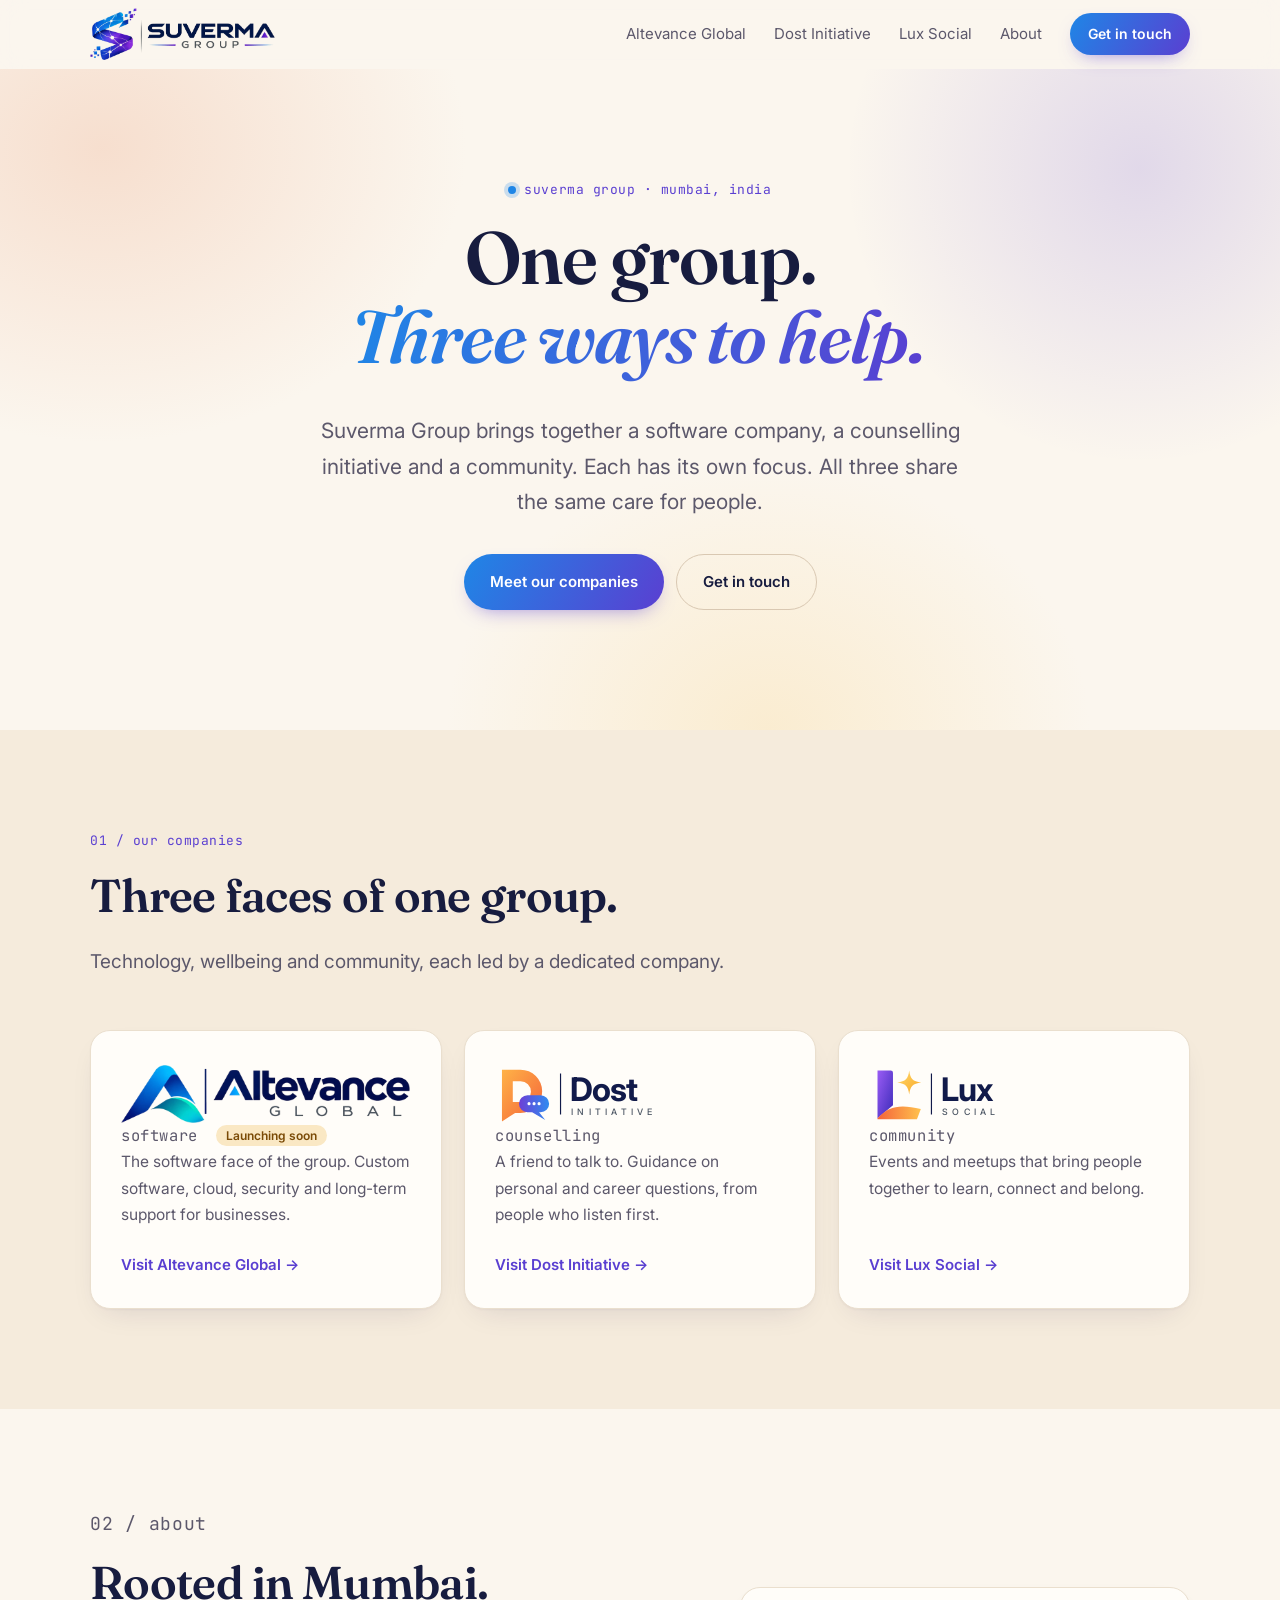
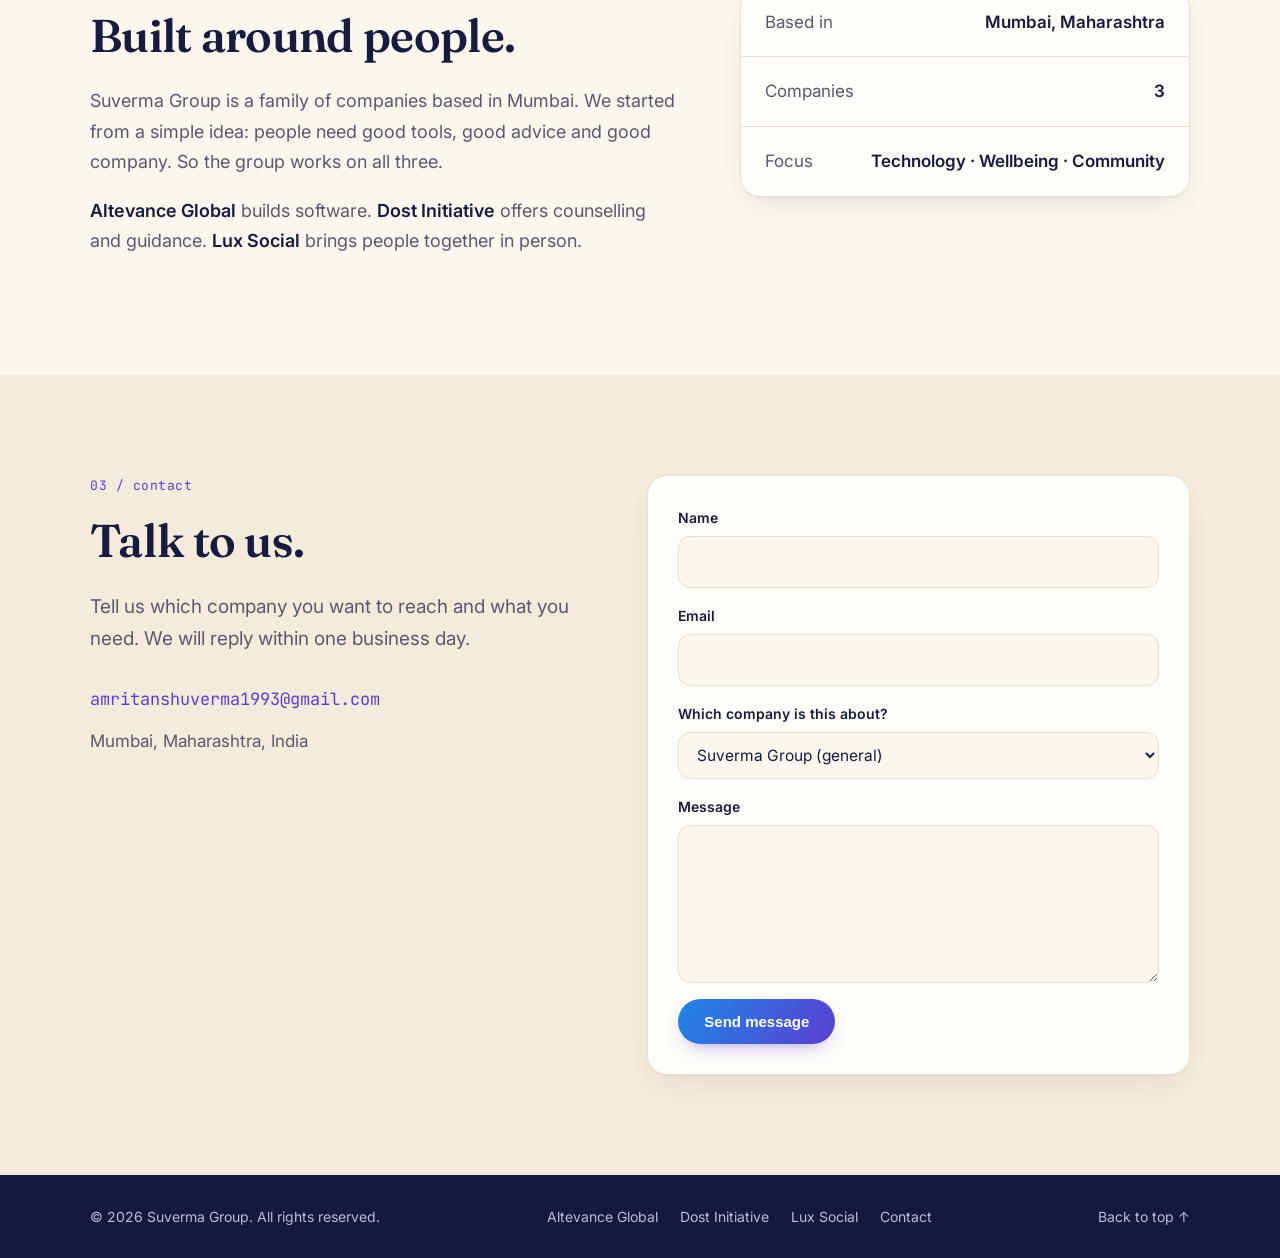
==== commit 6c9cfe5b: "Add company logos for Altevance Global, Dost Initiative, Lux Social Co-Authored-By: Claude Fable 5.2" ====
--- a/index.html
+++ b/index.html
@@ -7,8 +7,8 @@
   <meta name="description" content="Suverma Group is a Mumbai-based group of companies: Altevance Global for software, Dost Initiative for counselling and Lux Social for community.">
   <meta name="theme-color" content="#fbf6ee">
   <link rel="canonical" href="https://suverma.com/">
-  <link rel="icon" href="favicon.png?v=7" type="image/png">
-  <link rel="apple-touch-icon" href="icon-192.png?v=7">
+  <link rel="icon" href="favicon.png?v=8" type="image/png">
+  <link rel="apple-touch-icon" href="icon-192.png?v=8">
 
   <meta property="og:type" content="website">
   <meta property="og:title" content="Suverma Group — Software, Counselling and Community">
@@ -18,8 +18,8 @@
   <link rel="preconnect" href="https://fonts.googleapis.com">
   <link rel="preconnect" href="https://fonts.gstatic.com" crossorigin>
   <link href="https://fonts.googleapis.com/css2?family=Fraunces:ital,opsz,wght@0,9..144,600;1,9..144,600&family=Inter:wght@400;500;600;700&family=JetBrains+Mono:wght@500&display=swap" rel="stylesheet">
-  <link rel="stylesheet" href="styles.css?v=7">
-  <script src="head.js?v=7"></script>
+  <link rel="stylesheet" href="styles.css?v=8">
+  <script src="head.js?v=8"></script>
   <script type="application/ld+json">
   {
     "@context": "https://schema.org",
@@ -41,7 +41,7 @@
   <header class="nav" id="top">
     <div class="wrap nav-inner">
       <a href="./" class="brand" aria-label="Suverma Group home">
-        <img class="brand-logo" src="logo.png?v=7" alt="Suverma Group" width="597" height="168">
+        <img class="brand-logo" src="logo.png?v=8" alt="Suverma Group" width="597" height="168">
       </a>
       <button class="menu-btn" aria-expanded="false" aria-controls="menu" aria-label="Open menu">
         <span></span><span></span>
@@ -79,24 +79,65 @@
         </div>
         <div class="companies">
           <a class="company reveal" href="altevance.html">
-            <span class="badge soon">Launching soon</span>
-            <div class="ico"><svg viewBox="0 0 24 24"><path d="M8 7l-5 5 5 5M16 7l5 5-5 5M14 4l-4 16"/></svg></div>
-            <p class="company-kind mono">software</p>
-            <h3>Altevance Global</h3>
+            <h3><img class="co-logo" src="logo-altevance.png?v=8" alt="Altevance Global" width="838" height="168"></h3>
+            <p class="company-kind mono">software <span class="badge soon">Launching soon</span></p>
             <p>The software face of the group. Custom software, cloud, security and long-term support for businesses.</p>
             <span class="more">Visit Altevance Global →</span>
           </a>
           <a class="company reveal" href="dost.html">
-            <div class="ico"><svg viewBox="0 0 24 24"><path d="M4 5h16v11H9l-5 4V5z"/></svg></div>
+            <h3><svg class="co-logo" xmlns="http://www.w3.org/2000/svg" viewBox="0 0 500 150" role="img" aria-label="Dost Initiative">
+  <defs>
+    <linearGradient id="dost-a" x1="0" y1="0" x2="1" y2="1">
+      <stop offset="0" stop-color="#ffb347"/>
+      <stop offset="1" stop-color="#f4623a"/>
+    </linearGradient>
+    <linearGradient id="dost-b" x1="0" y1="0" x2="1" y2="0">
+      <stop offset="0" stop-color="#6d3fd6"/>
+      <stop offset="1" stop-color="#2f8cf0"/>
+    </linearGradient>
+  </defs>
+  <!-- D-shaped speech bubble with a tail -->
+  <path fill="url(#dost-a)" fill-rule="evenodd" d="M18 12H66a56 56 0 0 1 0 112H52L18 146Z M46 42V96H66a27 27 0 0 0 0-54Z"/>
+  <!-- second, smaller bubble: the friend answering -->
+  <path fill="url(#dost-b)" d="M84 78h34a22 22 0 0 1 0 44h-4l16 20-34-20H84a22 22 0 0 1 0-44Z"/>
+  <circle cx="88" cy="100" r="4" fill="#fff"/>
+  <circle cx="101" cy="100" r="4" fill="#fff"/>
+  <circle cx="114" cy="100" r="4" fill="#fff"/>
+  <rect x="168" y="22" width="3" height="106" fill="#111a4a"/>
+  <text x="194" y="92" font-family="Inter, 'Segoe UI', Arial, sans-serif" font-weight="700" font-size="84" letter-spacing="-3" fill="#111a4a">Dost</text>
+  <text x="197" y="130" font-family="Inter, 'Segoe UI', Arial, sans-serif" font-weight="500" font-size="23" letter-spacing="11" fill="#4b5563">INITIATIVE</text>
+</svg></h3>
             <p class="company-kind mono">counselling</p>
-            <h3>Dost Initiative</h3>
             <p>A friend to talk to. Guidance on personal and career questions, from people who listen first.</p>
             <span class="more">Visit Dost Initiative →</span>
           </a>
           <a class="company reveal" href="lux.html">
-            <div class="ico"><svg viewBox="0 0 24 24"><circle cx="9" cy="8" r="3"/><circle cx="17" cy="9" r="2.5"/><path d="M3 20c0-3.3 2.7-6 6-6s6 2.700 6 6M15 14.200c3.200-.700 6 1.500 6 4.800"/></svg></div>
+            <h3><svg class="co-logo" xmlns="http://www.w3.org/2000/svg" viewBox="0 0 440 150" role="img" aria-label="Lux Social">
+  <defs>
+    <linearGradient id="lux-a" x1="0" y1="0" x2="1" y2="1">
+      <stop offset="0" stop-color="#9a5cf5"/>
+      <stop offset="1" stop-color="#3b2bb8"/>
+    </linearGradient>
+    <linearGradient id="lux-b" x1="0" y1="0" x2="1" y2="0">
+      <stop offset="0" stop-color="#f4623a"/>
+      <stop offset="1" stop-color="#ffc24d"/>
+    </linearGradient>
+    <linearGradient id="lux-c" x1="0" y1="0" x2="1" y2="1">
+      <stop offset="0" stop-color="#ffd86b"/>
+      <stop offset="1" stop-color="#f9a826"/>
+    </linearGradient>
+  </defs>
+  <!-- L: upright ribbon -->
+  <path fill="url(#lux-a)" d="M22 14h34a6 6 0 0 1 6 6v84l-40 34Z"/>
+  <!-- L: foot as a rising wave -->
+  <path fill="url(#lux-b)" d="M22 138c30-34 62-36 112-24l-10 26H22Z"/>
+  <!-- light: four-point spark -->
+  <path fill="url(#lux-c)" d="M104 14c3 22 9 28 31 31-22 3-28 9-31 31-3-22-9-28-31-31 22-3 28-9 31-31Z"/>
+  <rect x="160" y="22" width="3" height="106" fill="#111a4a"/>
+  <text x="186" y="92" font-family="Inter, 'Segoe UI', Arial, sans-serif" font-weight="700" font-size="84" letter-spacing="-3" fill="#111a4a">Lux</text>
+  <text x="189" y="130" font-family="Inter, 'Segoe UI', Arial, sans-serif" font-weight="500" font-size="23" letter-spacing="11" fill="#4b5563">SOCIAL</text>
+</svg></h3>
             <p class="company-kind mono">community</p>
-            <h3>Lux Social</h3>
             <p>Events and meetups that bring people together to learn, connect and belong.</p>
             <span class="more">Visit Lux Social →</span>
           </a>
@@ -173,6 +214,6 @@
     </div>
   </footer>
 
-  <script src="script.js?v=7" defer></script>
+  <script src="script.js?v=8" defer></script>
 </body>
 </html>
--- a/styles.css
+++ b/styles.css
@@ -264,10 +264,14 @@
 .company:nth-child(3) .ico { background: #fae8c4; }
 .company:nth-child(3) .ico svg { stroke: #a8660f; }
 .company-kind { color: var(--accent); font-size: 12.5px; letter-spacing: .04em; margin: 22px 0 6px; }
-.company h3 { font-family: var(--serif); font-size: 27px; font-weight: 600; margin-bottom: 10px; }
+.company h3 { margin: 0; line-height: 0; }
+.co-logo { display: block; height: 58px; width: auto; max-width: 100%; }
+.hero-logo { margin-bottom: 26px; }
+.hero-logo .co-logo { height: 84px; }
+.hero-center .hero-logo .co-logo { margin: 0 auto; }
 .company p { color: var(--muted); font-size: 15.5px; margin: 0; }
 .company .more { margin-top: auto; padding-top: 24px; color: var(--accent); font-weight: 600; font-size: 15px; }
-.badge { position: absolute; top: 20px; right: 20px; font-size: 12px; font-weight: 600; padding: 4px 11px; border-radius: 999px; }
+.badge { display: inline-block; margin-left: 8px; font: 600 12px var(--sans); letter-spacing: 0; padding: 3px 10px; border-radius: 999px; vertical-align: 1px; }
 .badge.soon, .hero-tags .tag-soon { background: #fae8c4; color: #7a4a06; border-color: #f0d49a; }
 
 /* three-step variant, note box, call-to-action band */
@@ -292,6 +296,8 @@
 }
 @media (max-width: 720px) {
   .hero-center { padding: 64px 0 80px; }
+  .hero-logo .co-logo { height: 64px; }
+  .co-logo { height: 50px; }
   .cta-band { padding: 32px 24px; }
   .cta-band .btn { width: 100%; }
 }
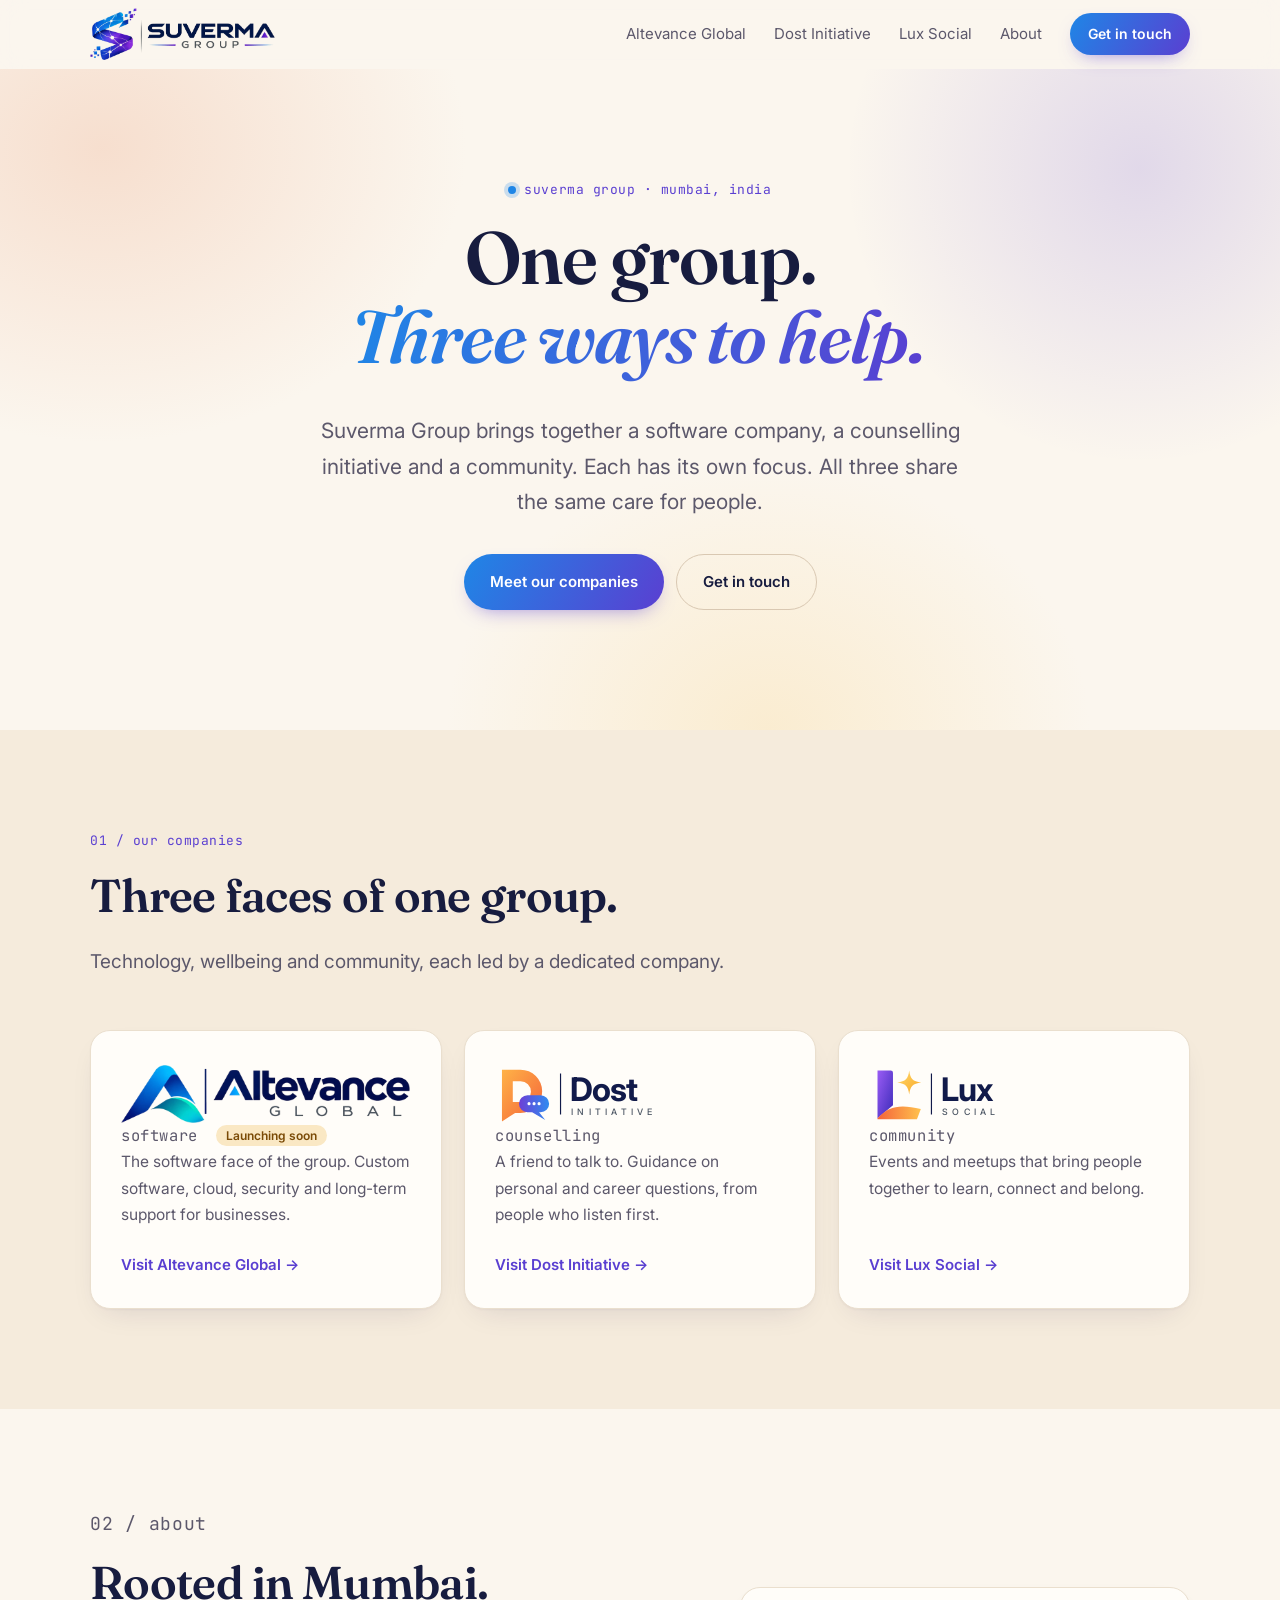
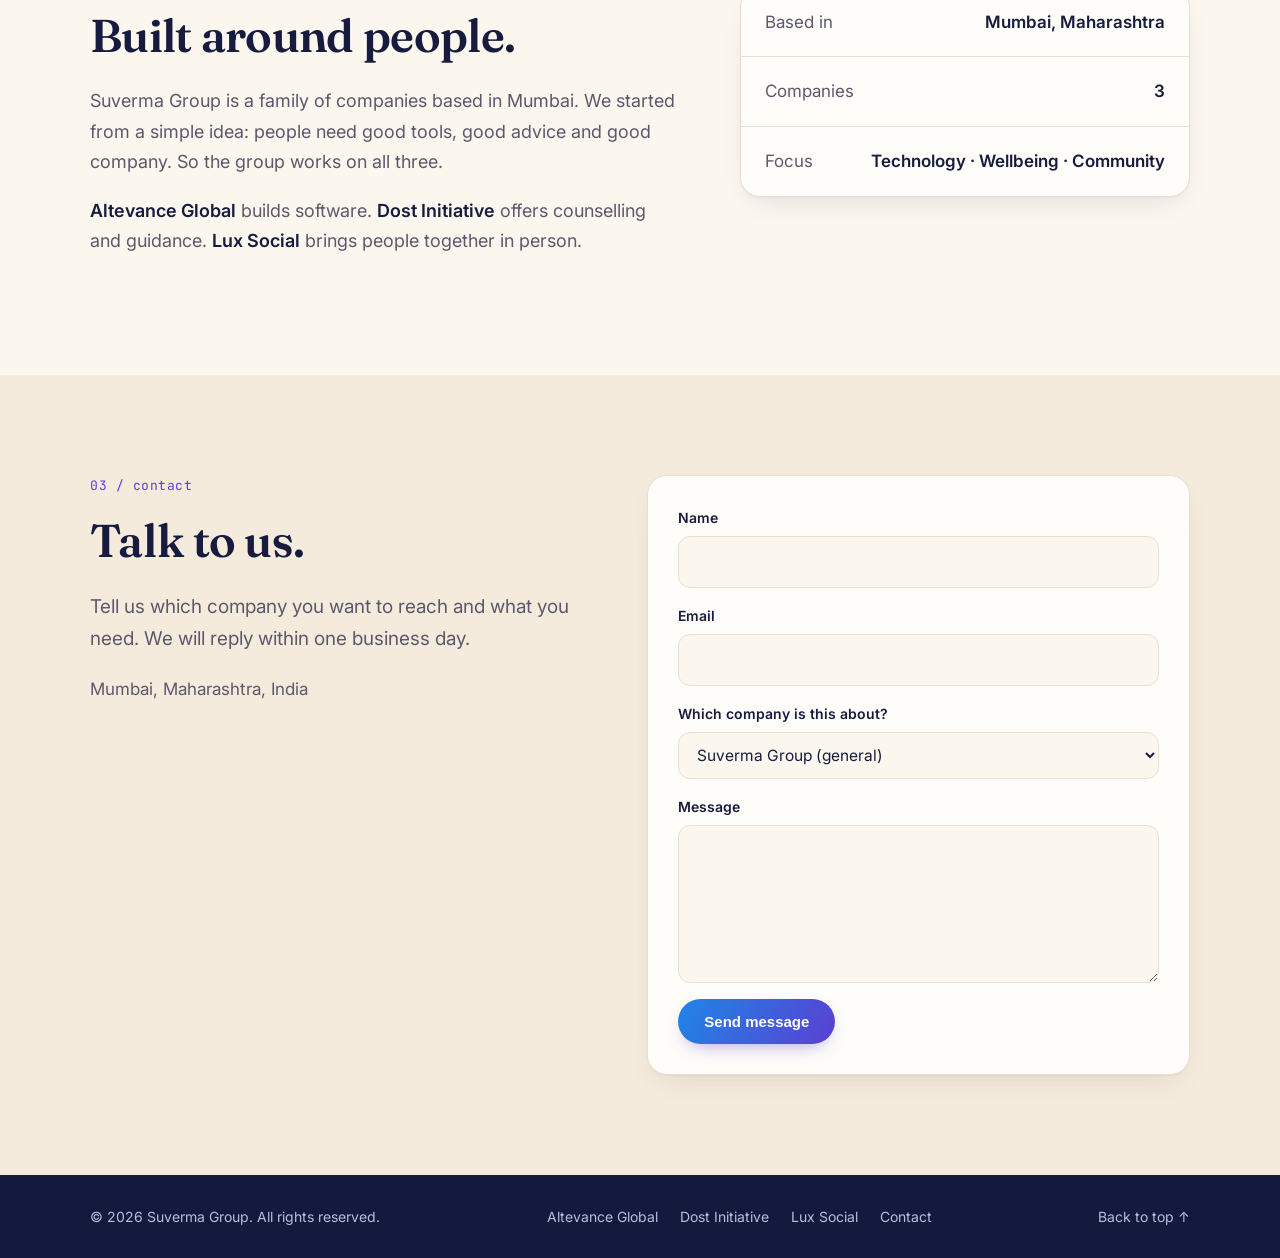
==== commit 400131a9: "Remove email address from contact section Co-Authored-By: Claude Fable 5.2 <noreply@anthropic.com>" ====
--- a/index.html
+++ b/index.html
@@ -167,7 +167,6 @@
           <p class="eyebrow mono">03 / contact</p>
           <h2>Talk to us.</h2>
           <p class="sub">Tell us which company you want to reach and what you need. We will reply within one business day.</p>
-          <a class="mail mono" href="mailto:amritanshuverma1993@gmail.com">amritanshuverma1993@gmail.com</a>
           <p class="muted">Mumbai, Maharashtra, India</p>
         </div>
 
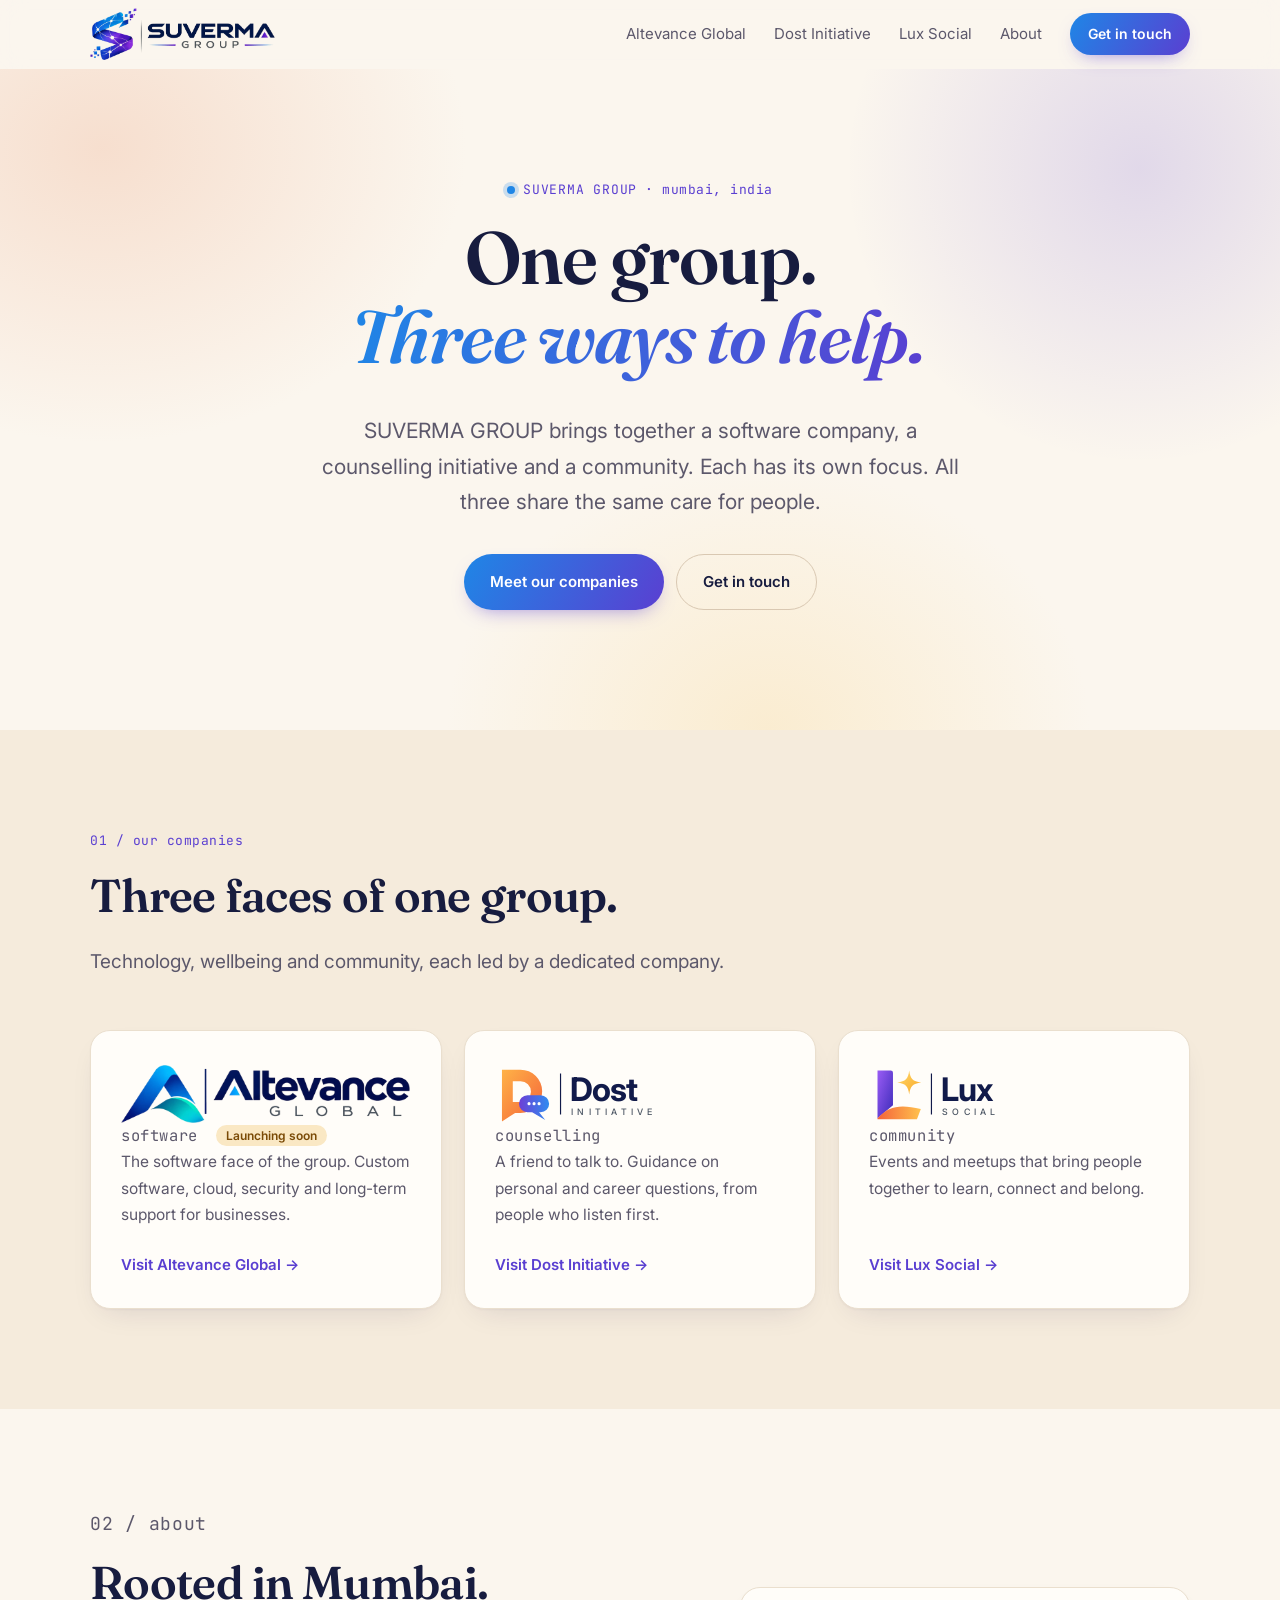
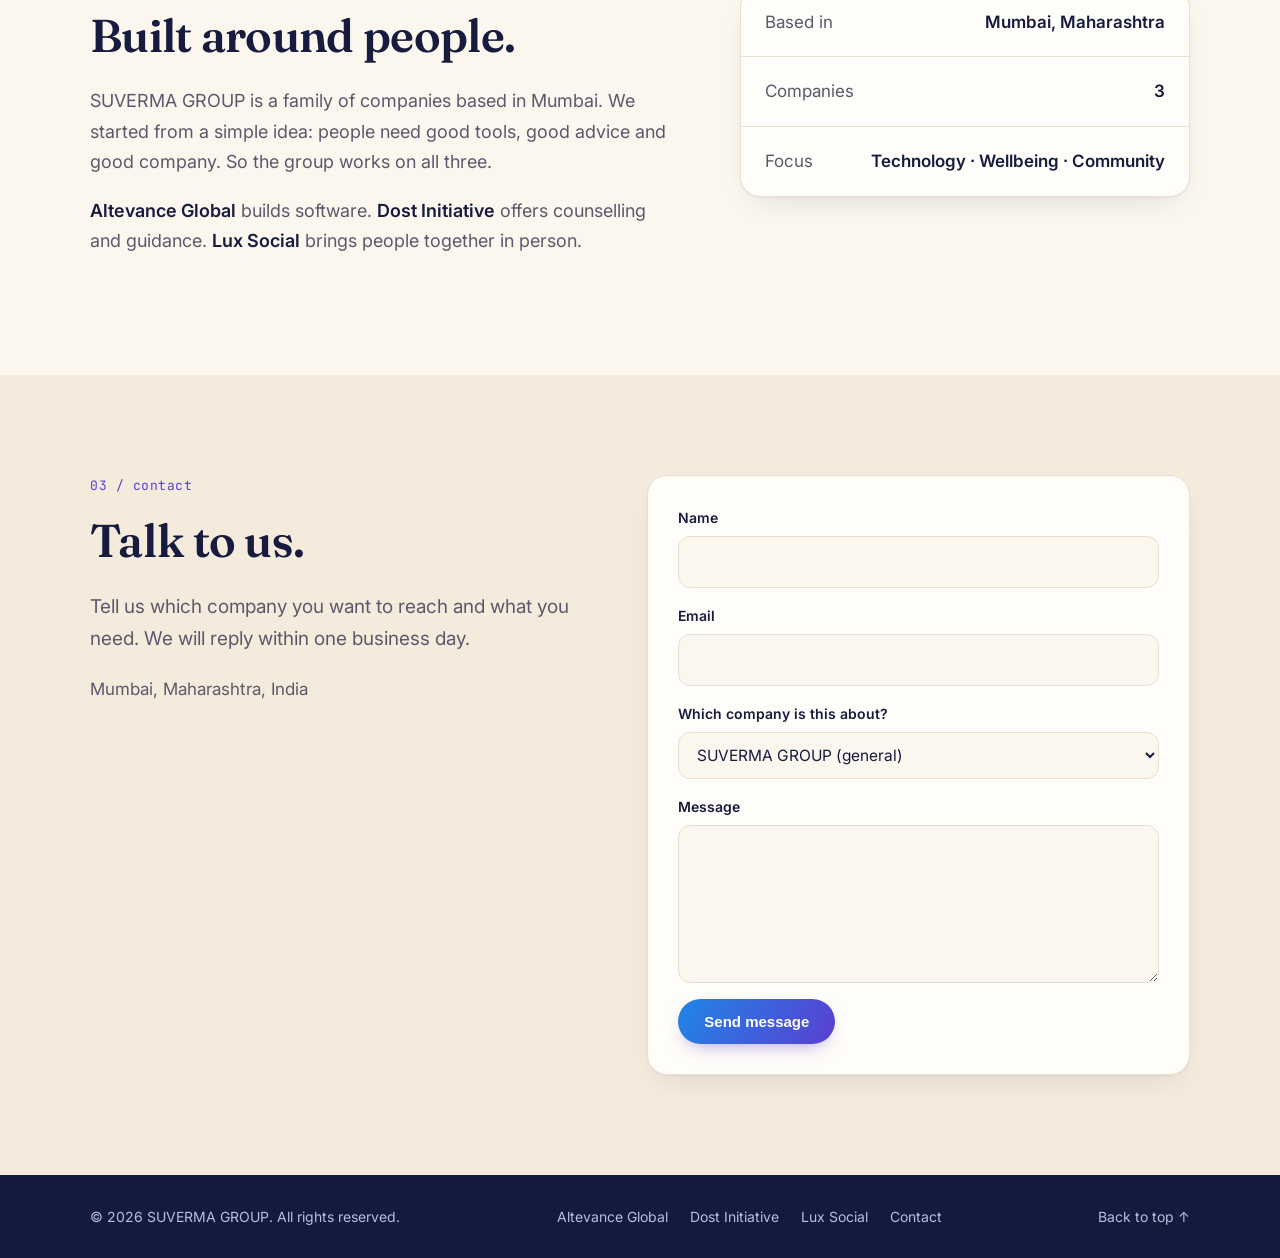
==== commit 7f79d231: "Write group name as SUVERMA GROUP everywhere Titles, meta tags, logo alt text, body copy, footer, co" ====
--- a/index.html
+++ b/index.html
@@ -3,28 +3,28 @@
 <head>
   <meta charset="utf-8">
   <meta name="viewport" content="width=device-width, initial-scale=1">
-  <title>Suverma Group — Software, Counselling and Community</title>
-  <meta name="description" content="Suverma Group is a Mumbai-based group of companies: Altevance Global for software, Dost Initiative for counselling and Lux Social for community.">
+  <title>SUVERMA GROUP — Software, Counselling and Community</title>
+  <meta name="description" content="SUVERMA GROUP is a Mumbai-based group of companies: Altevance Global for software, Dost Initiative for counselling and Lux Social for community.">
   <meta name="theme-color" content="#fbf6ee">
   <link rel="canonical" href="https://suverma.com/">
   <link rel="icon" href="favicon.png?v=8" type="image/png">
   <link rel="apple-touch-icon" href="icon-192.png?v=8">
 
   <meta property="og:type" content="website">
-  <meta property="og:title" content="Suverma Group — Software, Counselling and Community">
-  <meta property="og:description" content="Suverma Group is a Mumbai-based group of companies: Altevance Global for software, Dost Initiative for counselling and Lux Social for community.">
+  <meta property="og:title" content="SUVERMA GROUP — Software, Counselling and Community">
+  <meta property="og:description" content="SUVERMA GROUP is a Mumbai-based group of companies: Altevance Global for software, Dost Initiative for counselling and Lux Social for community.">
   <meta property="og:url" content="https://suverma.com/">
 
   <link rel="preconnect" href="https://fonts.googleapis.com">
   <link rel="preconnect" href="https://fonts.gstatic.com" crossorigin>
   <link href="https://fonts.googleapis.com/css2?family=Fraunces:ital,opsz,wght@0,9..144,600;1,9..144,600&family=Inter:wght@400;500;600;700&family=JetBrains+Mono:wght@500&display=swap" rel="stylesheet">
-  <link rel="stylesheet" href="styles.css?v=8">
+  <link rel="stylesheet" href="styles.css?v=9">
   <script src="head.js?v=8"></script>
   <script type="application/ld+json">
   {
     "@context": "https://schema.org",
     "@type": "Organization",
-    "name": "Suverma Group",
+    "name": "SUVERMA GROUP",
     "url": "https://suverma.com/",
     "address": { "@type": "PostalAddress", "addressLocality": "Mumbai", "addressRegion": "Maharashtra", "addressCountry": "IN" },
     "subOrganization": [
@@ -40,8 +40,8 @@
 
   <header class="nav" id="top">
     <div class="wrap nav-inner">
-      <a href="./" class="brand" aria-label="Suverma Group home">
-        <img class="brand-logo" src="logo.png?v=8" alt="Suverma Group" width="597" height="168">
+      <a href="./" class="brand" aria-label="SUVERMA GROUP home">
+        <img class="brand-logo" src="logo.png?v=8" alt="SUVERMA GROUP" width="597" height="168">
       </a>
       <button class="menu-btn" aria-expanded="false" aria-controls="menu" aria-label="Open menu">
         <span></span><span></span>
@@ -60,9 +60,9 @@
     <section class="hero hero-center">
       <div class="grid-bg" aria-hidden="true"></div>
       <div class="wrap hero-copy">
-        <p class="eyebrow mono"><span class="dot"></span> suverma group · mumbai, india</p>
+        <p class="eyebrow mono"><span class="dot"></span> <span class="caps">SUVERMA GROUP</span> · mumbai, india</p>
         <h1>One group.<br><span class="grad">Three ways to help.</span></h1>
-        <p class="lead">Suverma Group brings together a software company, a counselling initiative and a community. Each has its own focus. All three share the same care for people.</p>
+        <p class="lead">SUVERMA GROUP brings together a software company, a counselling initiative and a community. Each has its own focus. All three share the same care for people.</p>
         <div class="cta-row">
           <a href="#companies" class="btn">Meet our companies</a>
           <a href="#contact" class="btn btn-ghost">Get in touch</a>
@@ -150,7 +150,7 @@
         <div>
           <p class="eyebrow mono">02 / about</p>
           <h2>Rooted in Mumbai.<br>Built around people.</h2>
-          <p>Suverma Group is a family of companies based in Mumbai. We started from a simple idea: people need good tools, good advice and good company. So the group works on all three.</p>
+          <p>SUVERMA GROUP is a family of companies based in Mumbai. We started from a simple idea: people need good tools, good advice and good company. So the group works on all three.</p>
           <p><em>Altevance Global</em> builds software. <em>Dost Initiative</em> offers counselling and guidance. <em>Lux Social</em> brings people together in person.</p>
         </div>
         <dl class="facts">
@@ -180,7 +180,7 @@
           </label>
           <label>Which company is this about?
             <select name="company">
-              <option value="general">Suverma Group (general)</option>
+              <option value="general">SUVERMA GROUP (general)</option>
               <option value="altevance">Altevance Global (software)</option>
               <option value="dost">Dost Initiative (counselling)</option>
               <option value="lux">Lux Social (community)</option>
@@ -202,7 +202,7 @@
 
   <footer class="footer">
     <div class="wrap footer-inner">
-      <span>© <span id="yr">2026</span> Suverma Group. All rights reserved.</span>
+      <span>© <span id="yr">2026</span> SUVERMA GROUP. All rights reserved.</span>
       <span class="footer-links">
         <a href="altevance.html">Altevance Global</a>
         <a href="dost.html">Dost Initiative</a>
@@ -213,6 +213,6 @@
     </div>
   </footer>
 
-  <script src="script.js?v=8" defer></script>
+  <script src="script.js?v=9" defer></script>
 </body>
 </html>
--- a/styles.css
+++ b/styles.css
@@ -301,3 +301,4 @@
   .cta-band { padding: 32px 24px; }
   .cta-band .btn { width: 100%; }
 }
+.eyebrow .caps { text-transform: none; letter-spacing: .06em; }
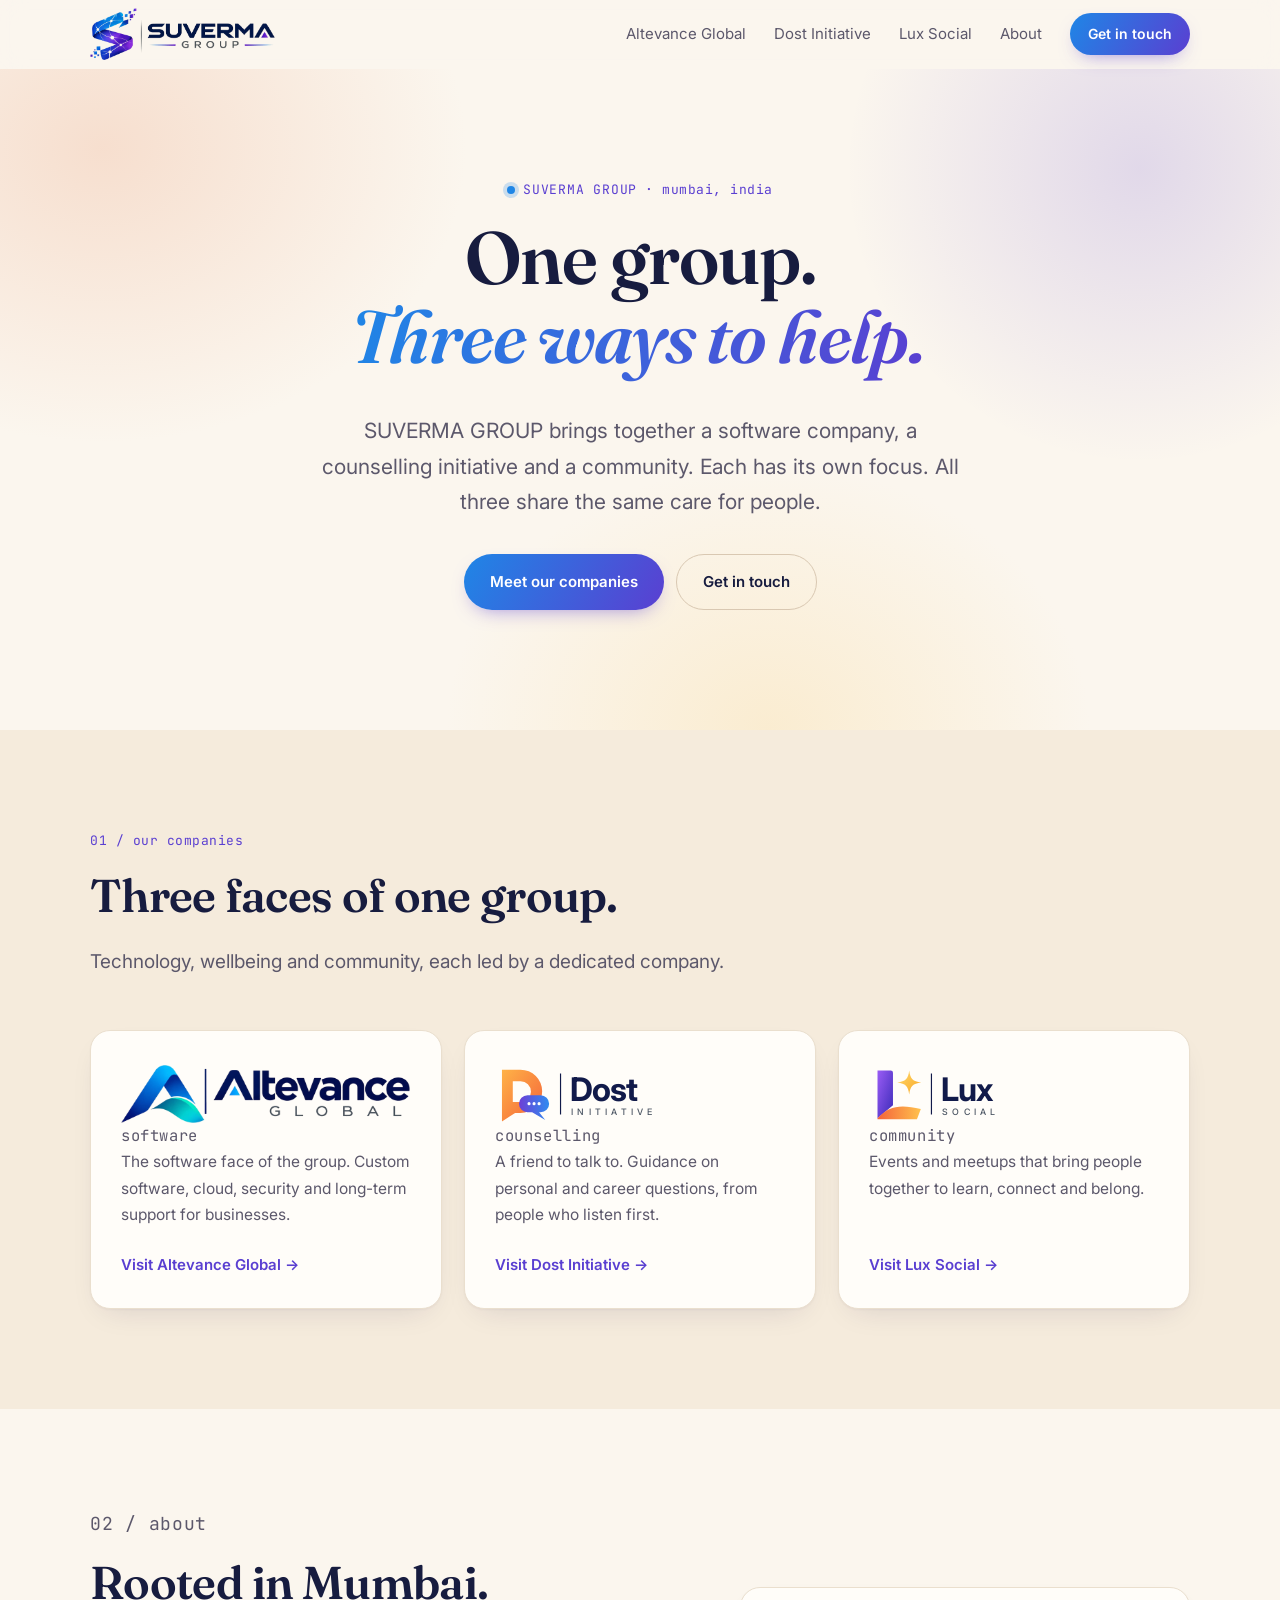
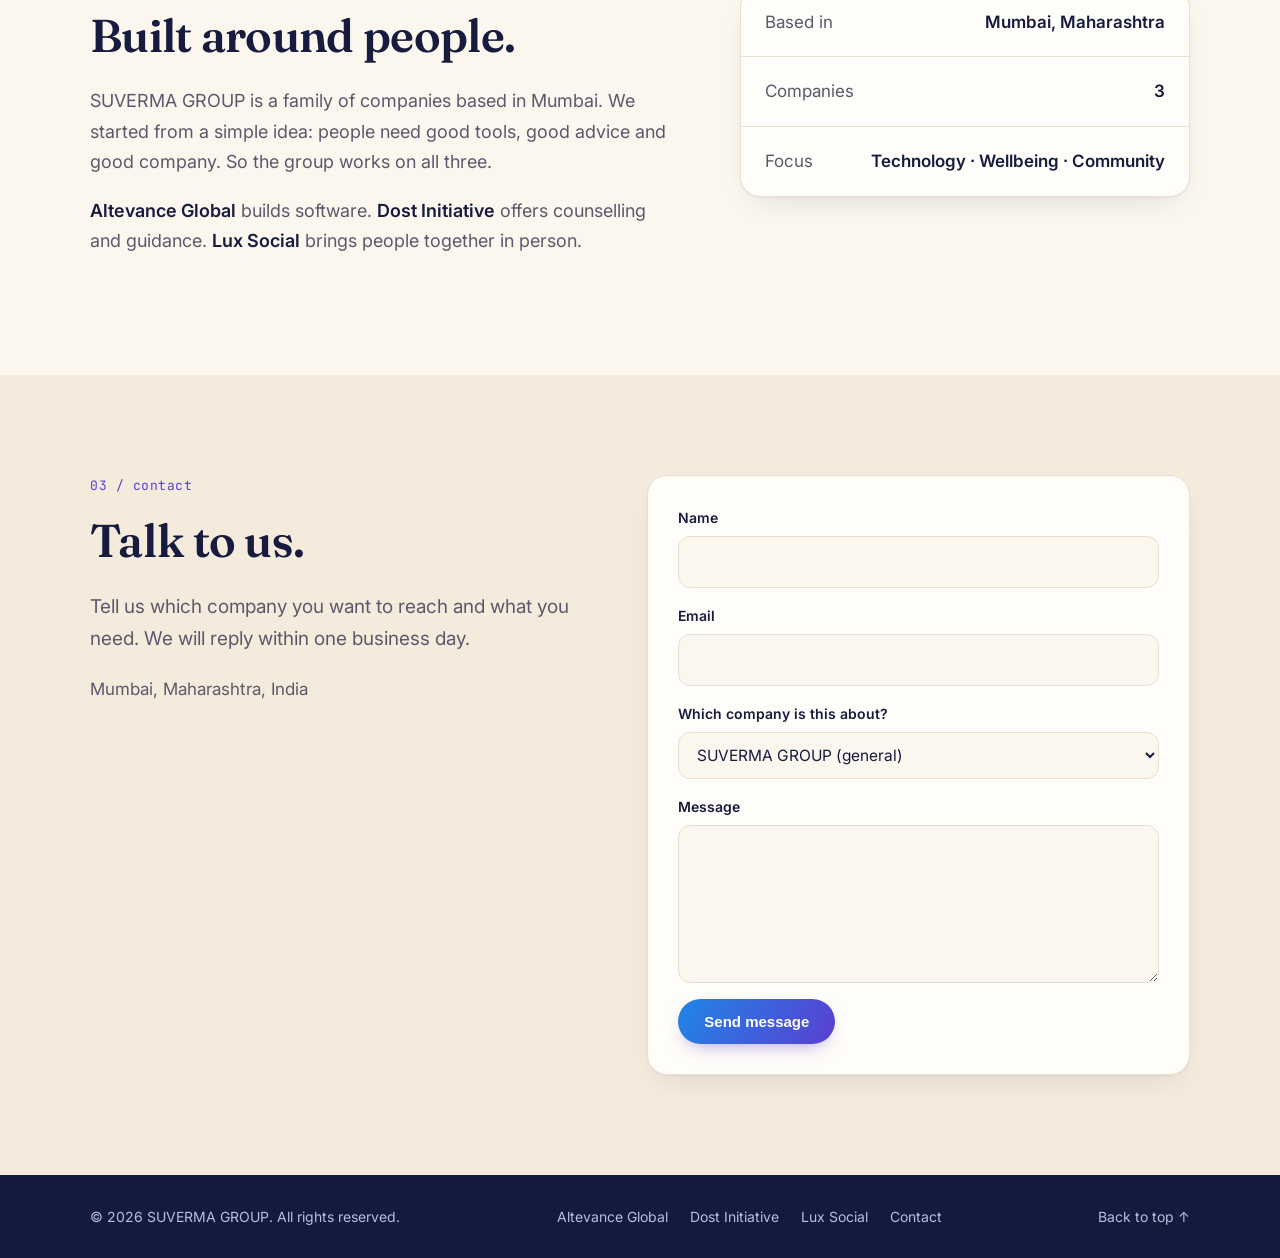
==== commit dfe58f72: "Remove 'launching soon' from Altevance Global Drop the launching-soon tag and badge on the Altevance" ====
--- a/index.html
+++ b/index.html
@@ -80,7 +80,7 @@
         <div class="companies">
           <a class="company reveal" href="altevance.html">
             <h3><img class="co-logo" src="logo-altevance.png?v=8" alt="Altevance Global" width="838" height="168"></h3>
-            <p class="company-kind mono">software <span class="badge soon">Launching soon</span></p>
+            <p class="company-kind mono">software</p>
             <p>The software face of the group. Custom software, cloud, security and long-term support for businesses.</p>
             <span class="more">Visit Altevance Global →</span>
           </a>
